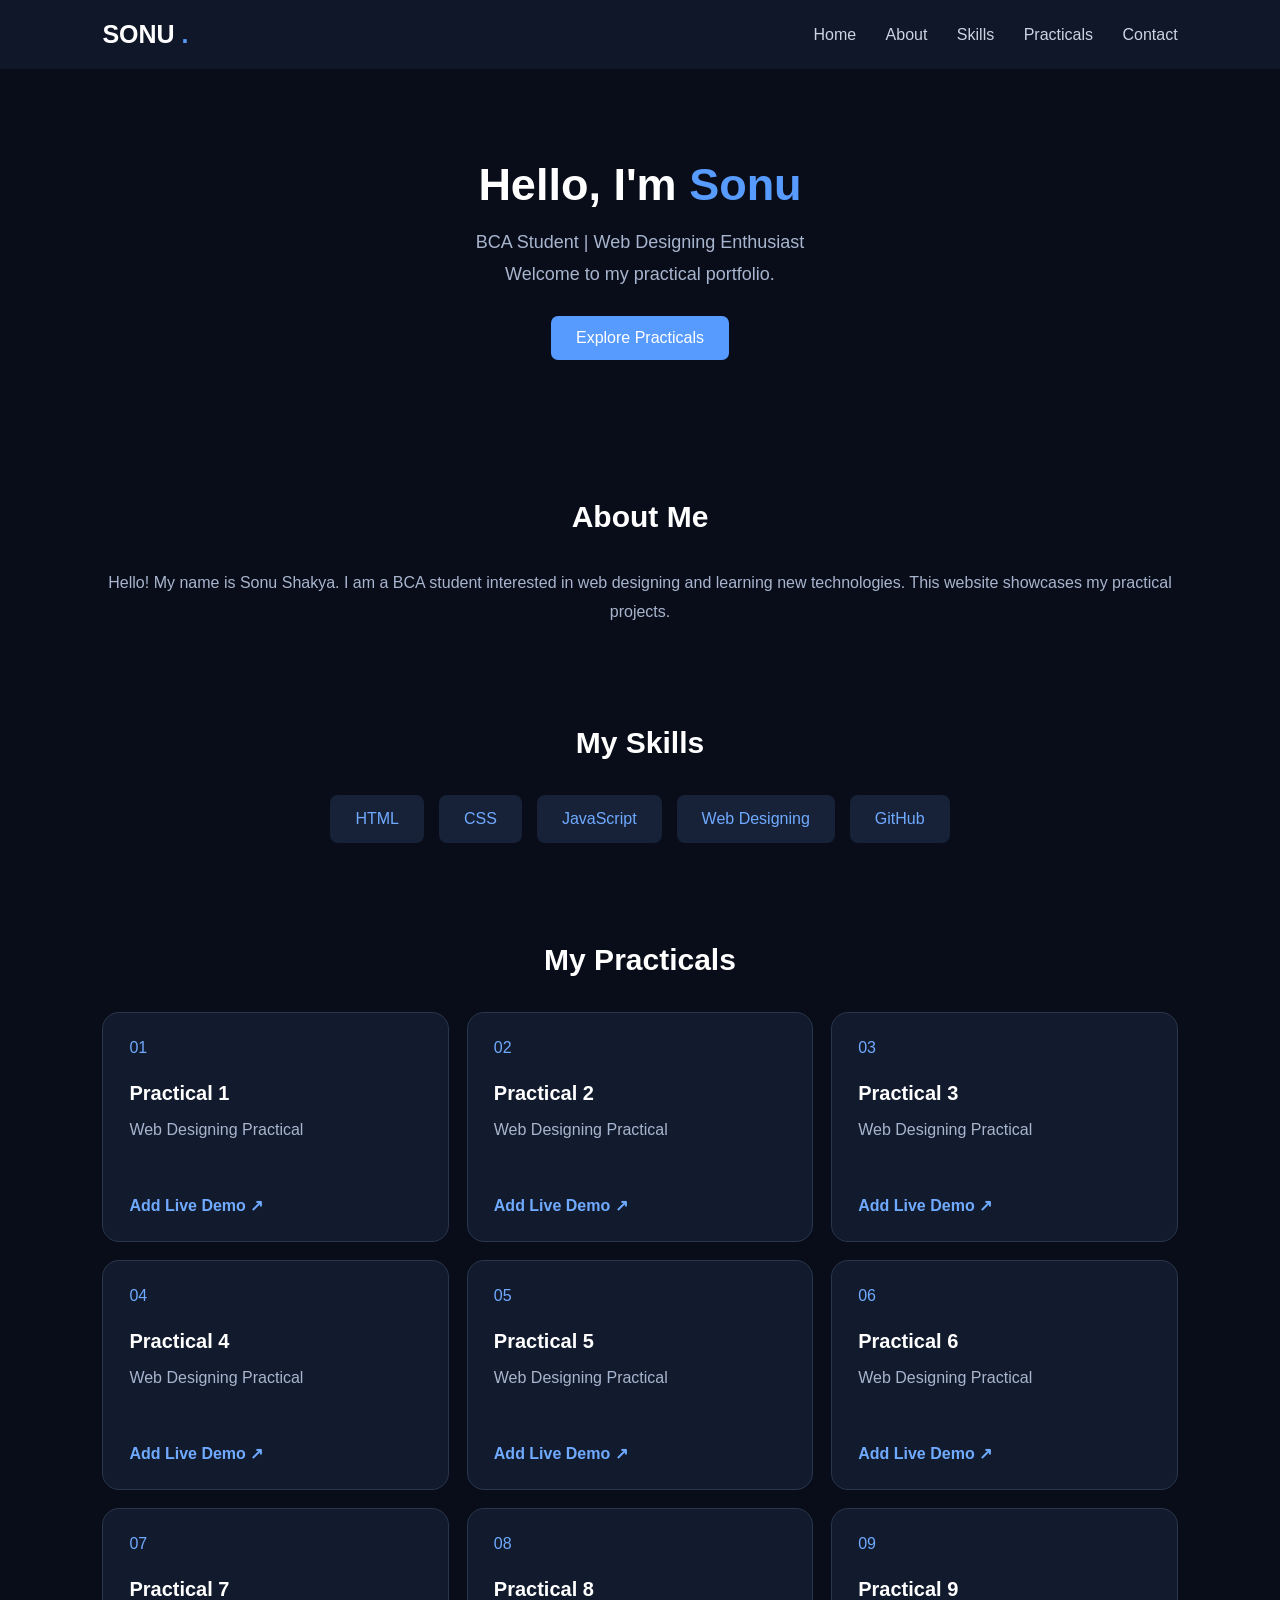
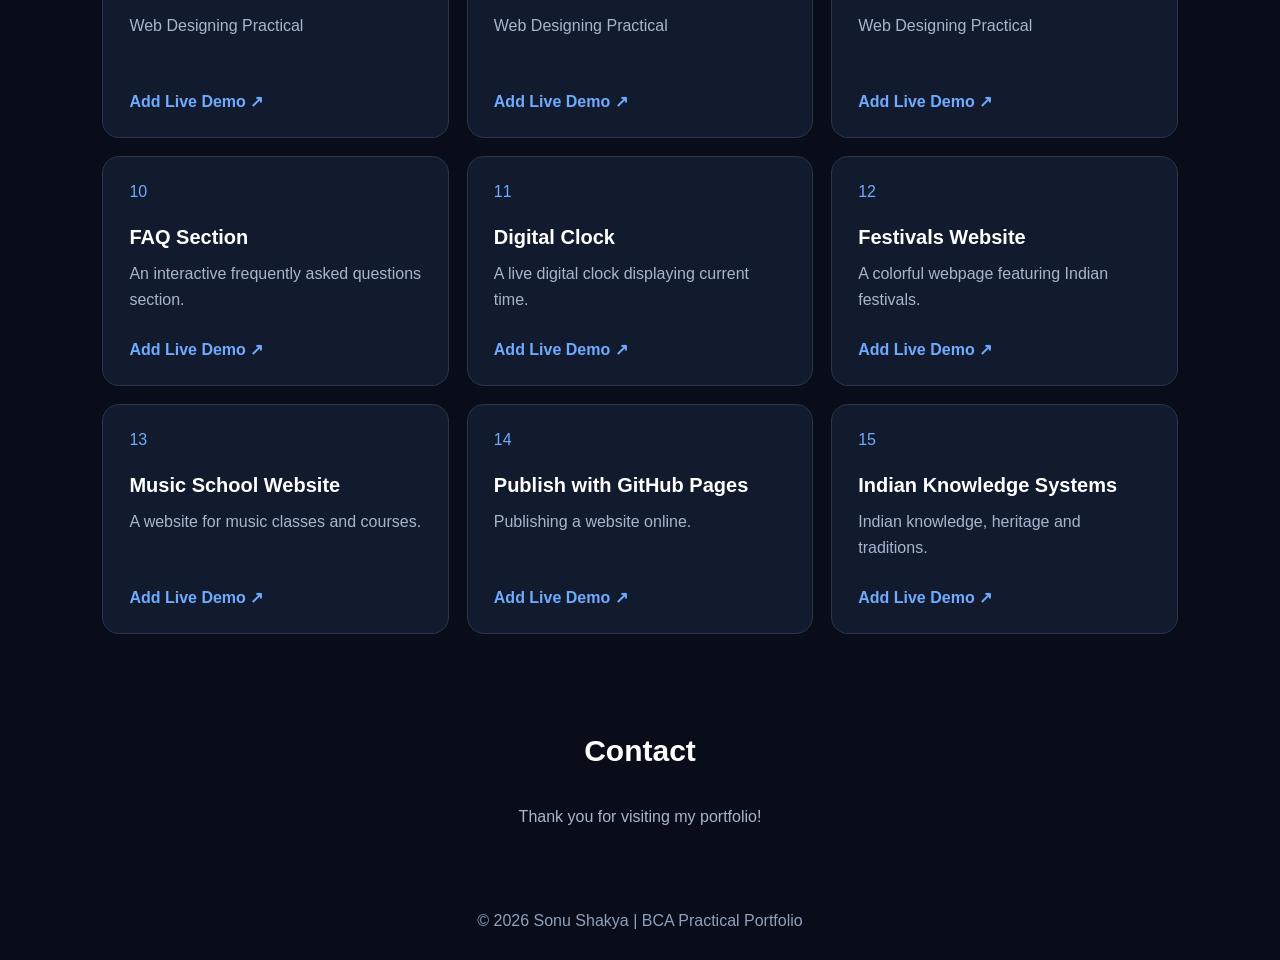
==== index.html @ e16e98c0 "Update index.html" ====
<!DOCTYPE html>
<html lang="en">
<head>
<meta charset="UTF-8">
<meta name="viewport" content="width=device-width, initial-scale=1.0">
<title>Sonu | BCA Portfolio</title>

<style>
* {
    margin: 0;
    padding: 0;
    box-sizing: border-box;
}

body {
    font-family: Arial, sans-serif;
    background: #090d19;
    color: white;
}

header {
    padding: 20px 8%;
    display: flex;
    justify-content: space-between;
    align-items: center;
    background: #101728;
    position: sticky;
    top: 0;
}

.logo {
    font-size: 25px;
    font-weight: bold;
    color: white;
}

.logo span {
    color: #579bff;
}

nav a {
    color: #cbd5e1;
    text-decoration: none;
    margin-left: 25px;
}

.hero {
    text-align: center;
    padding: 90px 20px;
}

.hero h1 {
    font-size: 45px;
    margin-bottom: 15px;
}

.hero h1 span {
    color: #579bff;
}

.hero p {
    color: #a8b5ce;
    font-size: 18px;
    line-height: 1.8;
}

.btn {
    display: inline-block;
    margin-top: 25px;
    padding: 13px 25px;
    background: #579bff;
    color: white;
    text-decoration: none;
    border-radius: 7px;
}

section {
    padding: 50px 8%;
}

h2 {
    text-align: center;
    margin-bottom: 35px;
    font-size: 30px;
}

.about {
    text-align: center;
    color: #a8b5ce;
    line-height: 1.8;
}

.skills {
    display: flex;
    justify-content: center;
    flex-wrap: wrap;
    gap: 15px;
}

.skill {
    background: #172238;
    padding: 15px 25px;
    border-radius: 8px;
    color: #70aaff;
}

.cards {
    display: grid;
    grid-template-columns: repeat(3, 1fr);
    gap: 18px;
}

.card {
    background: #121b2d;
    border: 1px solid #29364c;
    padding: 26px;
    border-radius: 17px;
    min-height: 230px;
    display: flex;
    flex-direction: column;
}

.number {
    color: #70aaff;
    margin-bottom: 25px;
}

.card h3 {
    margin-bottom: 12px;
    font-size: 20px;
}

.card p {
    color: #a8b5ce;
    line-height: 1.6;
    flex-grow: 1;
}

.card a {
    color: #70aaff;
    text-decoration: none;
    font-weight: bold;
    margin-top: 20px;
}

footer {
    text-align: center;
    padding: 30px;
    color: #8fa1bd;
}

@media(max-width: 800px) {
    .cards {
        grid-template-columns: repeat(2, 1fr);
    }
    header {
        flex-direction: column;
        gap: 15px;
    }
}

@media(max-width: 550px) {
    .cards {
        grid-template-columns: 1fr;
    }
    nav a {
        margin: 8px;
    }
}
</style>
</head>

<body>

<header>
    <div class="logo">SONU <span>.</span></div>
    <nav>
        <a href="#home">Home</a>
        <a href="#about">About</a>
        <a href="#skills">Skills</a>
        <a href="#practicals">Practicals</a>
        <a href="#contact">Contact</a>
    </nav>
</header>

<div class="hero" id="home">
    <h1>Hello, I'm <span>Sonu</span></h1>
    <p>BCA Student | Web Designing Enthusiast</p>
    <p>Welcome to my practical portfolio.</p>
    <a href="#practicals" class="btn">Explore Practicals</a>
</div>

<section id="about">
    <h2>About Me</h2>
    <p class="about">
        Hello! My name is Sonu Shakya.
        I am a BCA student interested in web designing
        and learning new technologies.
        This website showcases my practical projects.
    </p>
</section>

<section id="skills">
    <h2>My Skills</h2>
    <div class="skills">
        <div class="skill">HTML</div>
        <div class="skill">CSS</div>
        <div class="skill">JavaScript</div>
        <div class="skill">Web Designing</div>
        <div class="skill">GitHub</div>
    </div>
</section>

<section id="practicals">
<h2>My Practicals</h2>
<div class="cards">

<div class="card"><div class="number">01</div><h3>Practical 1</h3><p>Web Designing Practical</p><a href="practical-01/HandP..html">Add Live Demo ↗</a></div>
<div class="card"><div class="number">02</div><h3>Practical 2</h3><p>Web Designing Practical</p><a href="practical-02/img.html">Add Live Demo ↗</a></div>
<div class="card"><div class="number">03</div><h3>Practical 3</h3><p>Web Designing Practical</p><a href="practical-03/index.html">Add Live Demo ↗</a></div>
<div class="card"><div class="number">04</div><h3>Practical 4</h3><p>Web Designing Practical</p><a href="practical-04/index.html">Add Live Demo ↗</a></div>
<div class="card"><div class="number">05</div><h3>Practical 5</h3><p>Web Designing Practical</p><a href="practical-05/index.html">Add Live Demo ↗</a></div>
<div class="card"><div class="number">06</div><h3>Practical 6</h3><p>Web Designing Practical</p><a href="practical-06/index.html">Add Live Demo ↗</a></div>
<div class="card"><div class="number">07</div><h3>Practical 7</h3><p>Web Designing Practical</p><a href="practical-07/index.html">Add Live Demo ↗</a></div>
<div class="card"><div class="number">08</div><h3>Practical 8</h3><p>Web Designing Practical</p><a href="practical-08/index.html">Add Live Demo ↗</a></div>
<div class="card"><div class="number">09</div><h3>Practical 9</h3><p>Web Designing Practical</p><a href="practical-09/index.html">Add Live Demo ↗</a></div>
<div class="card"><div class="number">10</div><h3>FAQ Section</h3><p>An interactive frequently asked questions section.</p><a href="practical-10/index.html">Add Live Demo ↗</a></div>
<div class="card"><div class="number">11</div><h3>Digital Clock</h3><p>A live digital clock displaying current time.</p><a href="practical-11/index.html">Add Live Demo ↗</a></div>
<div class="card"><div class="number">12</div><h3>Festivals Website</h3><p>A colorful webpage featuring Indian festivals.</p><a href="practical-12/index.html">Add Live Demo ↗</a></div>
<div class="card"><div class="number">13</div><h3>Music School Website</h3><p>A website for music classes and courses.</p><a href="practical-13/index.html">Add Live Demo ↗</a></div>
<div class="card"><div class="number">14</div><h3>Publish with GitHub Pages</h3><p>Publishing a website online.</p><a href="practical-14/index.html">Add Live Demo ↗</a></div>
<div class="card"><div class="number">15</div><h3>Indian Knowledge Systems</h3><p>Indian knowledge, heritage and traditions.</p><a href="practical-15/index.html">Add Live Demo ↗</a></div>

</div>
</section>

<section id="contact">
<h2>Contact</h2>
<p class="about">Thank you for visiting my portfolio!</p>
</section>

<footer>
© 2026 Sonu Shakya | BCA Practical Portfolio
</footer>

</body>
</html>
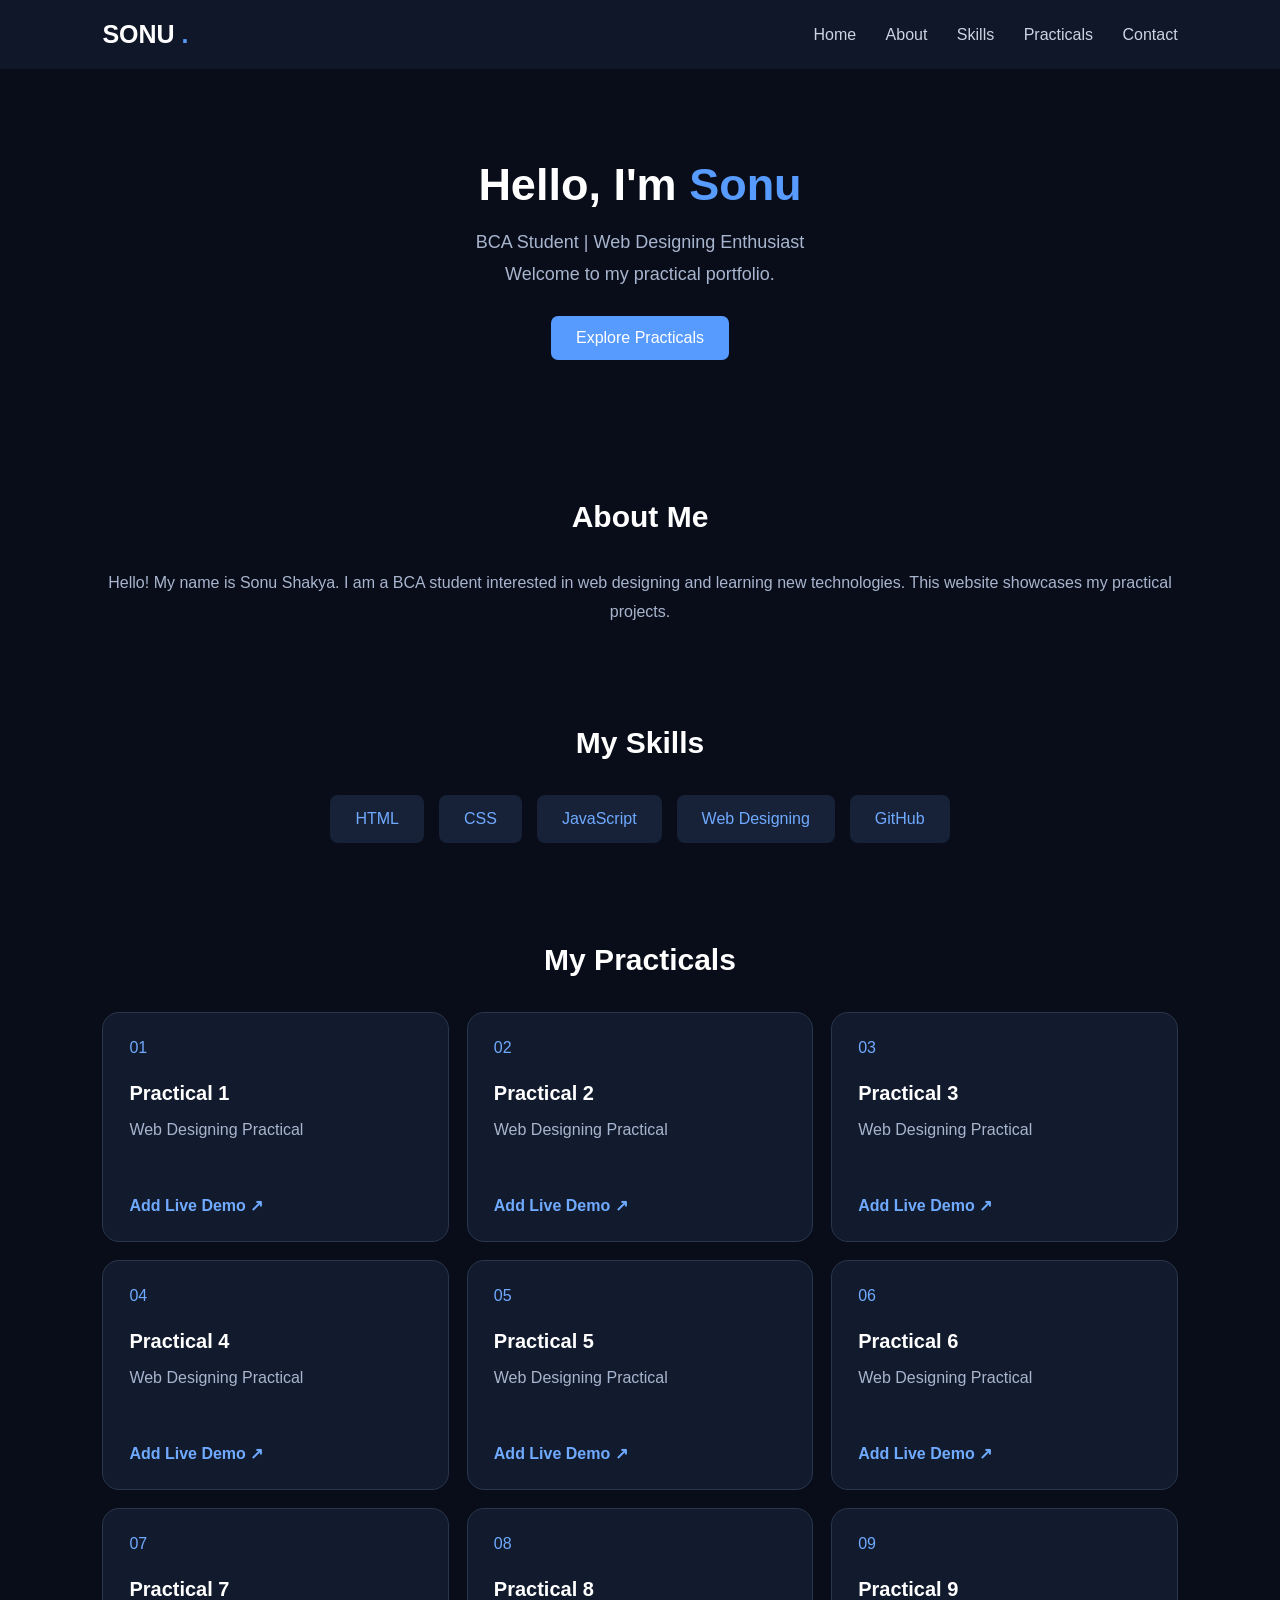
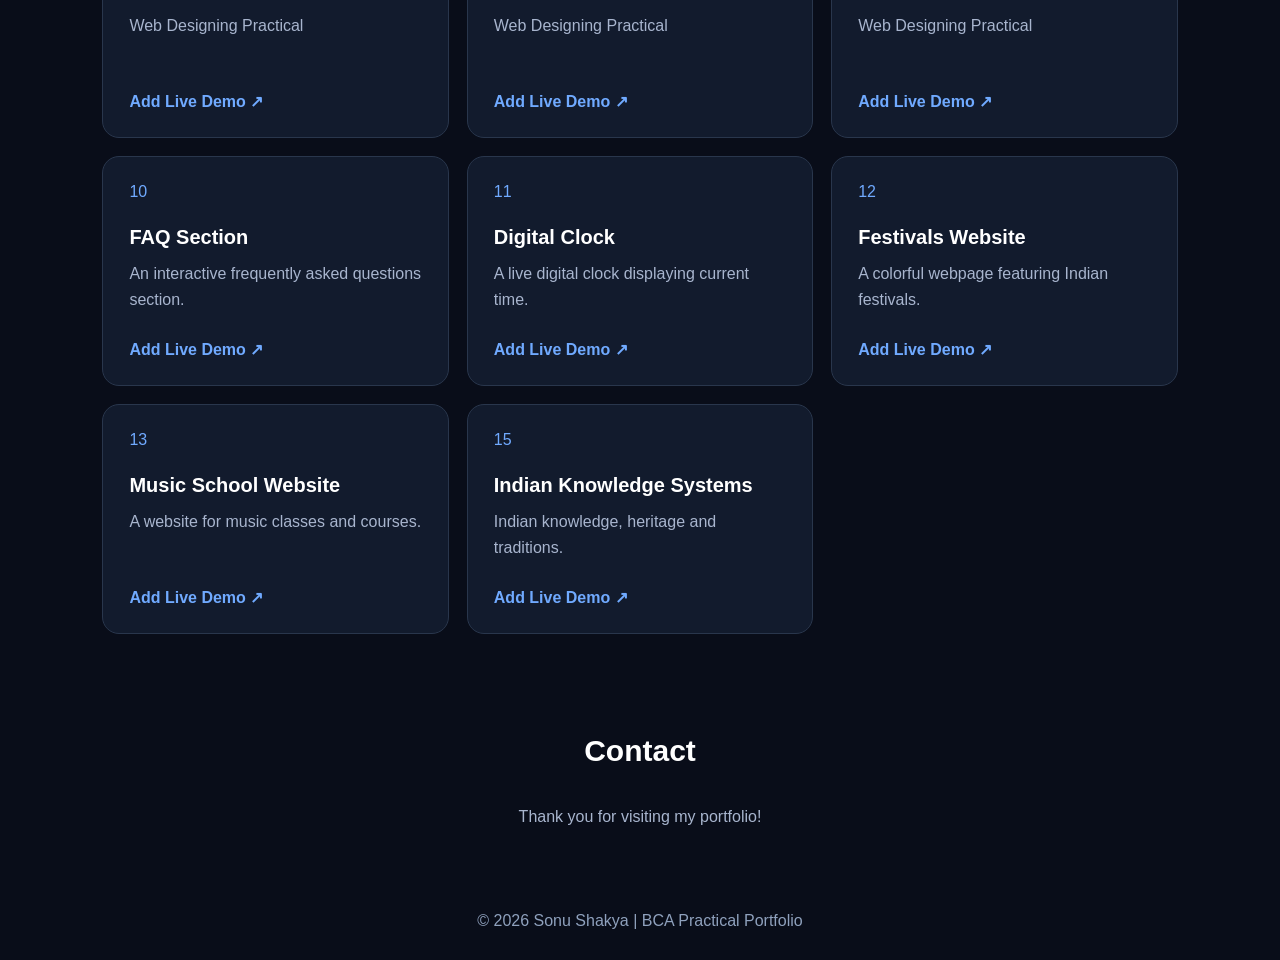
==== commit 010c4548: "Update index.html" ====
--- a/index.html
+++ b/index.html
@@ -218,19 +218,18 @@
 
 <div class="card"><div class="number">01</div><h3>Practical 1</h3><p>Web Designing Practical</p><a href="practical-01/HandP..html">Add Live Demo ↗</a></div>
 <div class="card"><div class="number">02</div><h3>Practical 2</h3><p>Web Designing Practical</p><a href="practical-02/img.html">Add Live Demo ↗</a></div>
-<div class="card"><div class="number">03</div><h3>Practical 3</h3><p>Web Designing Practical</p><a href="practical-03/index.html">Add Live Demo ↗</a></div>
-<div class="card"><div class="number">04</div><h3>Practical 4</h3><p>Web Designing Practical</p><a href="practical-04/index.html">Add Live Demo ↗</a></div>
-<div class="card"><div class="number">05</div><h3>Practical 5</h3><p>Web Designing Practical</p><a href="practical-05/index.html">Add Live Demo ↗</a></div>
-<div class="card"><div class="number">06</div><h3>Practical 6</h3><p>Web Designing Practical</p><a href="practical-06/index.html">Add Live Demo ↗</a></div>
-<div class="card"><div class="number">07</div><h3>Practical 7</h3><p>Web Designing Practical</p><a href="practical-07/index.html">Add Live Demo ↗</a></div>
-<div class="card"><div class="number">08</div><h3>Practical 8</h3><p>Web Designing Practical</p><a href="practical-08/index.html">Add Live Demo ↗</a></div>
-<div class="card"><div class="number">09</div><h3>Practical 9</h3><p>Web Designing Practical</p><a href="practical-09/index.html">Add Live Demo ↗</a></div>
-<div class="card"><div class="number">10</div><h3>FAQ Section</h3><p>An interactive frequently asked questions section.</p><a href="practical-10/index.html">Add Live Demo ↗</a></div>
-<div class="card"><div class="number">11</div><h3>Digital Clock</h3><p>A live digital clock displaying current time.</p><a href="practical-11/index.html">Add Live Demo ↗</a></div>
-<div class="card"><div class="number">12</div><h3>Festivals Website</h3><p>A colorful webpage featuring Indian festivals.</p><a href="practical-12/index.html">Add Live Demo ↗</a></div>
-<div class="card"><div class="number">13</div><h3>Music School Website</h3><p>A website for music classes and courses.</p><a href="practical-13/index.html">Add Live Demo ↗</a></div>
-<div class="card"><div class="number">14</div><h3>Publish with GitHub Pages</h3><p>Publishing a website online.</p><a href="practical-14/index.html">Add Live Demo ↗</a></div>
-<div class="card"><div class="number">15</div><h3>Indian Knowledge Systems</h3><p>Indian knowledge, heritage and traditions.</p><a href="practical-15/index.html">Add Live Demo ↗</a></div>
+<div class="card"><div class="number">03</div><h3>Practical 3</h3><p>Web Designing Practical</p><a href="practical-03/nav.html">Add Live Demo ↗</a></div>
+<div class="card"><div class="number">04</div><h3>Practical 4</h3><p>Web Designing Practical</p><a href="practical-04/form.html">Add Live Demo ↗</a></div>
+<div class="card"><div class="number">05</div><h3>Practical 5</h3><p>Web Designing Practical</p><a href="practical-05/wbpg.html">Add Live Demo ↗</a></div>
+<div class="card"><div class="number">06</div><h3>Practical 6</h3><p>Web Designing Practical</p><a href="practical-06/flexbox.html">Add Live Demo ↗</a></div>
+<div class="card"><div class="number">07</div><h3>Practical 7</h3><p>Web Designing Practical</p><a href="practical-07/gallery.html">Add Live Demo ↗</a></div>
+<div class="card"><div class="number">08</div><h3>Practical 8</h3><p>Web Designing Practical</p><a href="practical-08/handicrafts.html">Add Live Demo ↗</a></div>
+<div class="card"><div class="number">09</div><h3>Practical 9</h3><p>Web Designing Practical</p><a href="practical-09/jv-form.html">Add Live Demo ↗</a></div>
+<div class="card"><div class="number">10</div><h3>FAQ Section</h3><p>An interactive frequently asked questions section.</p><a href="practical-10/faq.html">Add Live Demo ↗</a></div>
+<div class="card"><div class="number">11</div><h3>Digital Clock</h3><p>A live digital clock displaying current time.</p><a href="practical-11/clock.html">Add Live Demo ↗</a></div>
+<div class="card"><div class="number">12</div><h3>Festivals Website</h3><p>A colorful webpage featuring Indian festivals.</p><a href="practical-12/ind-fest.html">Add Live Demo ↗</a></div>
+<div class="card"><div class="number">13</div><h3>Music School Website</h3><p>A website for music classes and courses.</p><a href="practical-13/music.html">Add Live Demo ↗</a></div>
+<div class="card"><div class="number">15</div><h3>Indian Knowledge Systems</h3><p>Indian knowledge, heritage and traditions.</p><a href="practical-14/iks.html">Add Live Demo ↗</a></div>
 
 </div>
 </section>
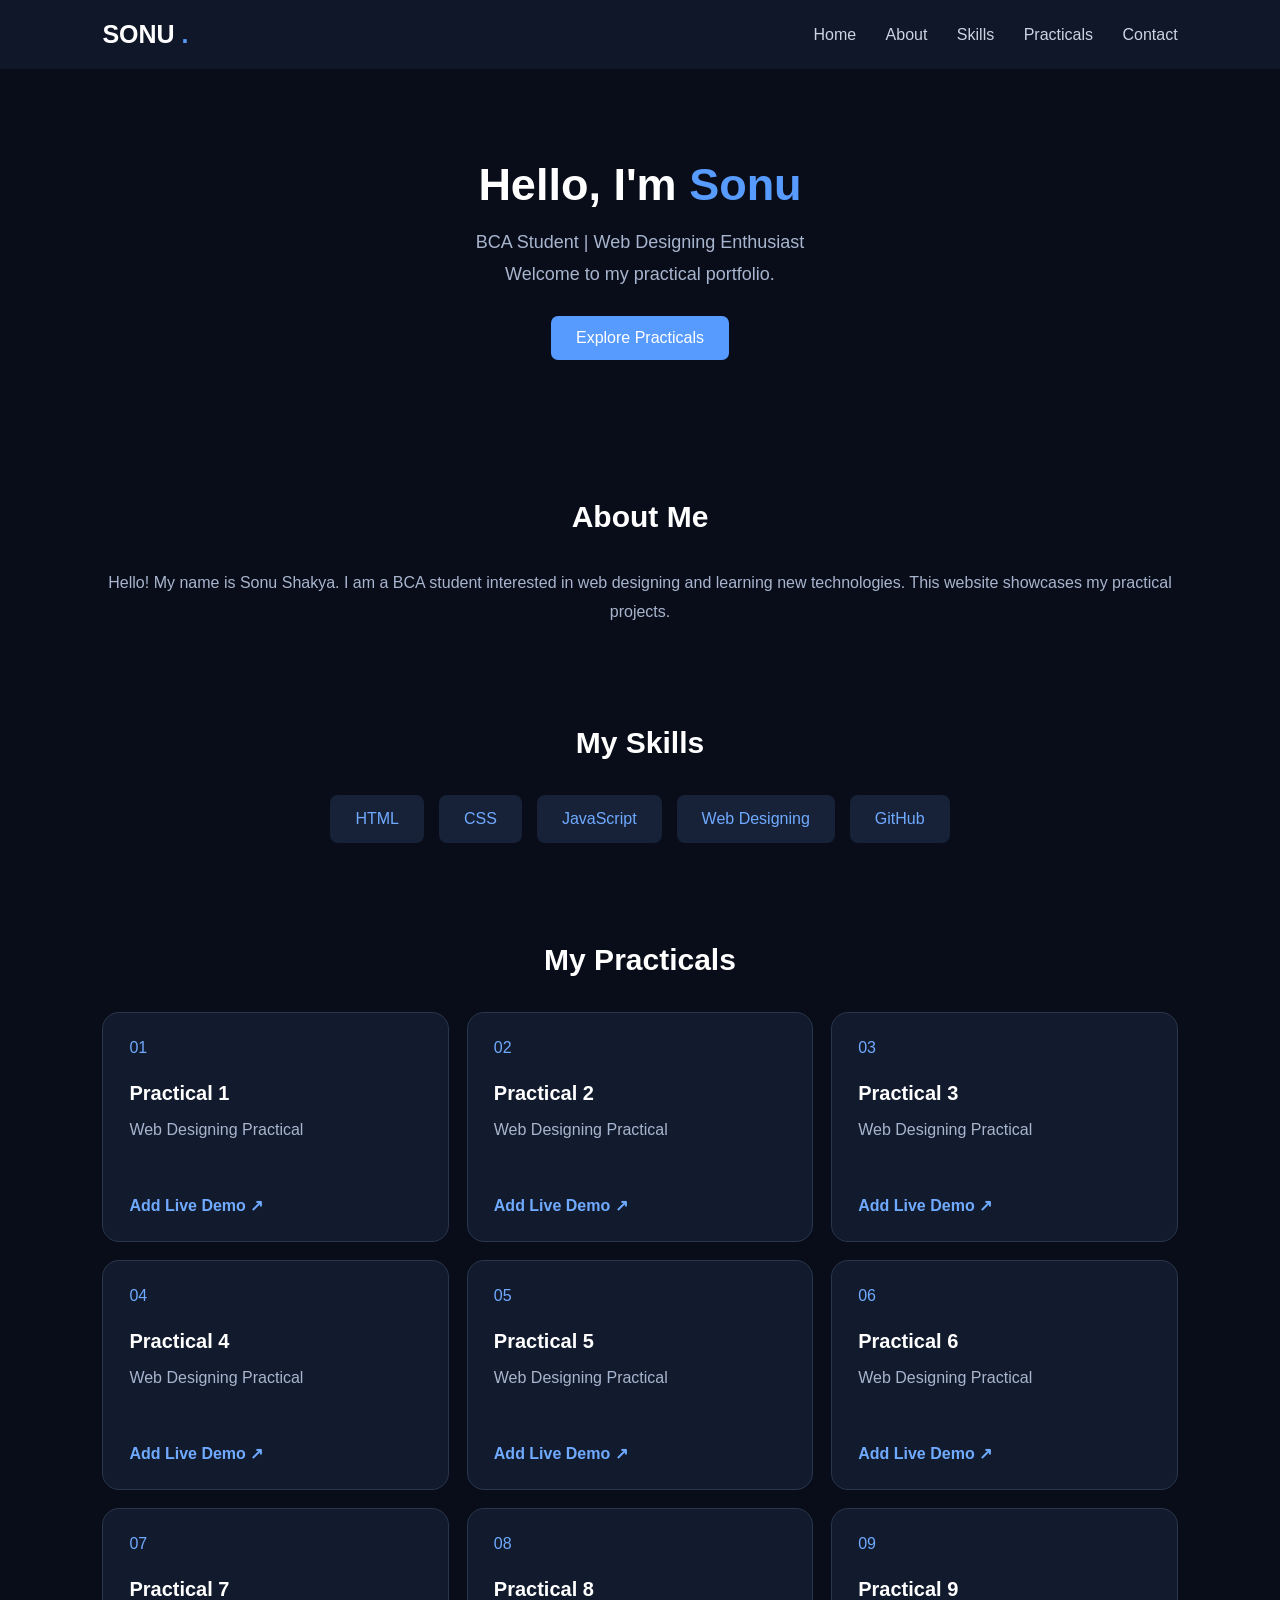
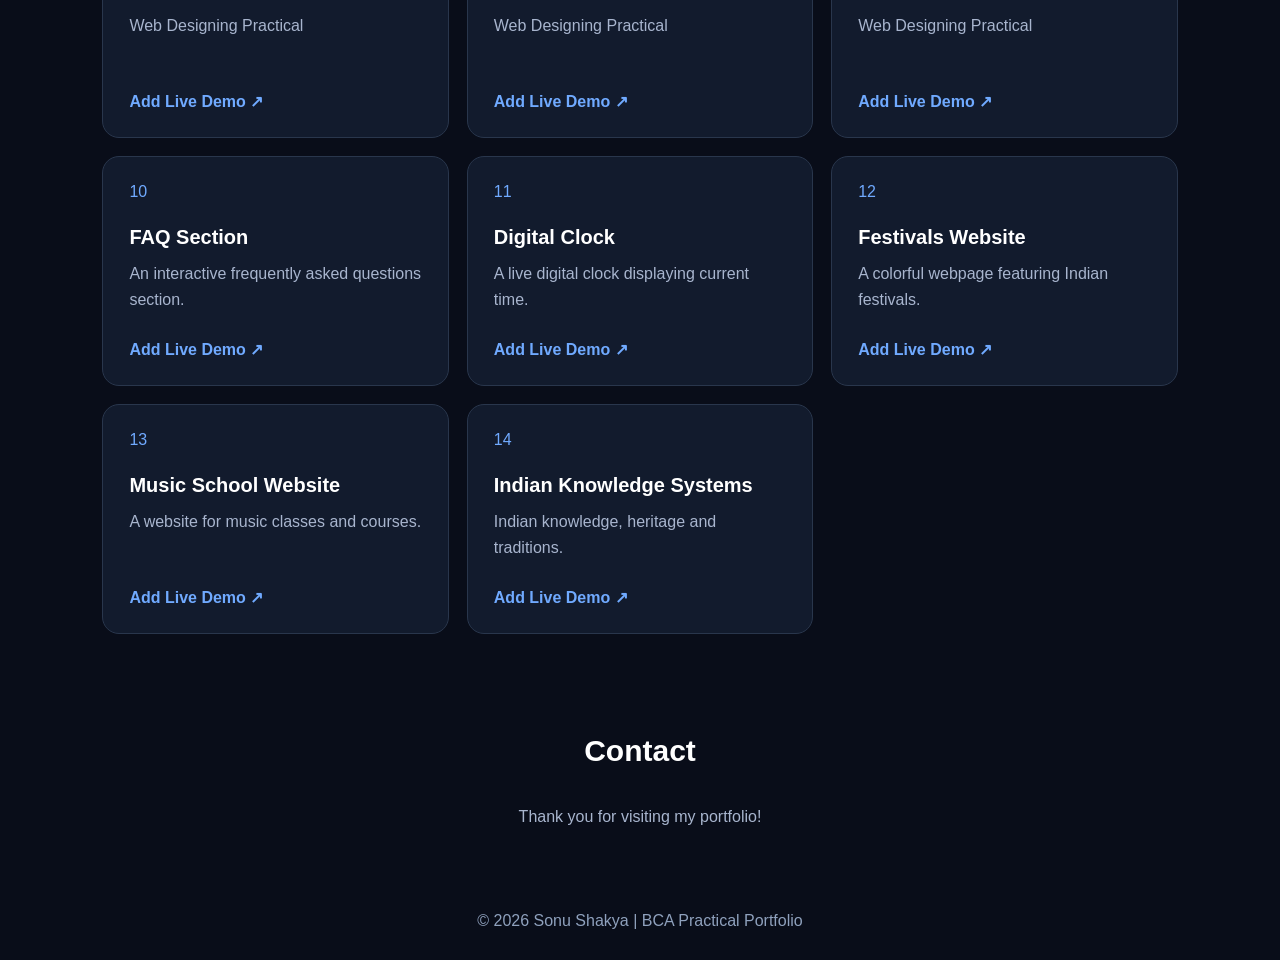
==== commit 1c37820b: "Update index.html" ====
--- a/index.html
+++ b/index.html
@@ -229,7 +229,7 @@
 <div class="card"><div class="number">11</div><h3>Digital Clock</h3><p>A live digital clock displaying current time.</p><a href="practical-11/clock.html">Add Live Demo ↗</a></div>
 <div class="card"><div class="number">12</div><h3>Festivals Website</h3><p>A colorful webpage featuring Indian festivals.</p><a href="practical-12/ind-fest.html">Add Live Demo ↗</a></div>
 <div class="card"><div class="number">13</div><h3>Music School Website</h3><p>A website for music classes and courses.</p><a href="practical-13/music.html">Add Live Demo ↗</a></div>
-<div class="card"><div class="number">15</div><h3>Indian Knowledge Systems</h3><p>Indian knowledge, heritage and traditions.</p><a href="practical-14/iks.html">Add Live Demo ↗</a></div>
+<div class="card"><div class="number">14</div><h3>Indian Knowledge Systems</h3><p>Indian knowledge, heritage and traditions.</p><a href="practical-14/iks.html">Add Live Demo ↗</a></div>
 
 </div>
 </section>
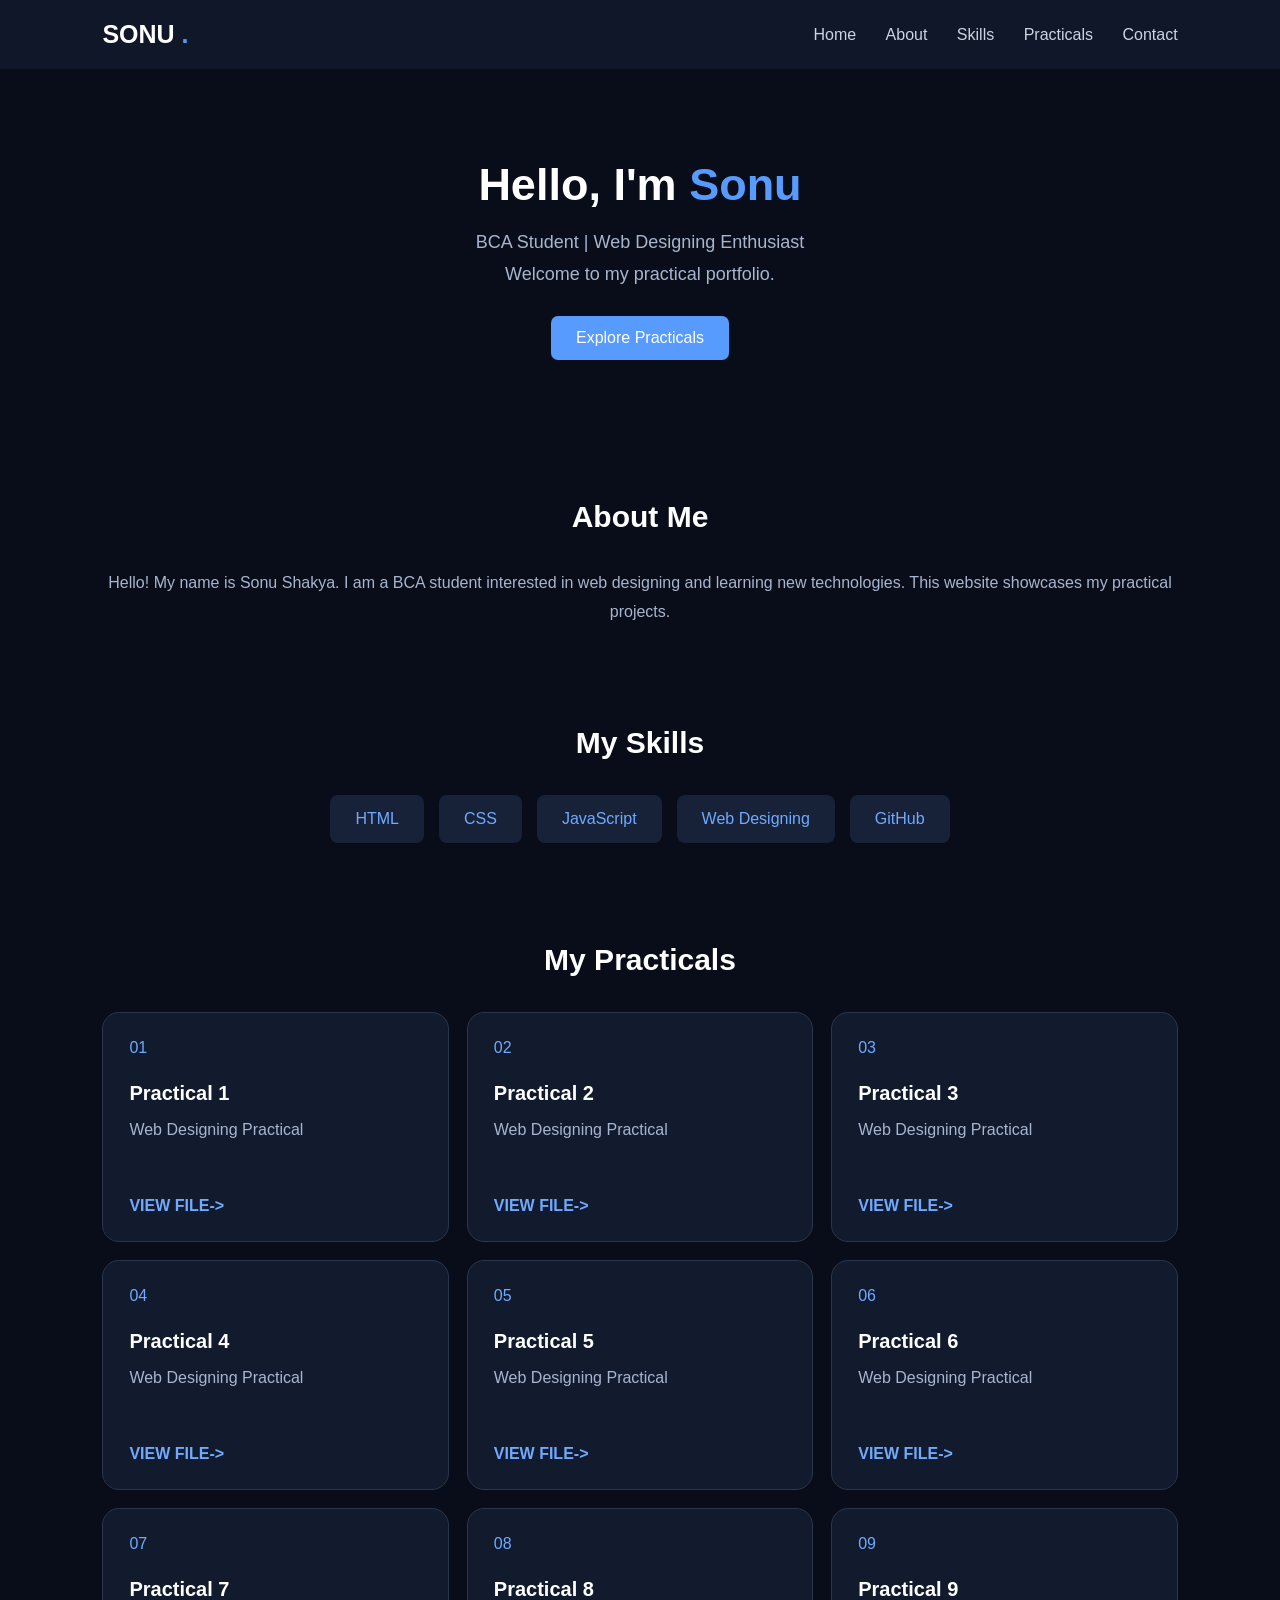
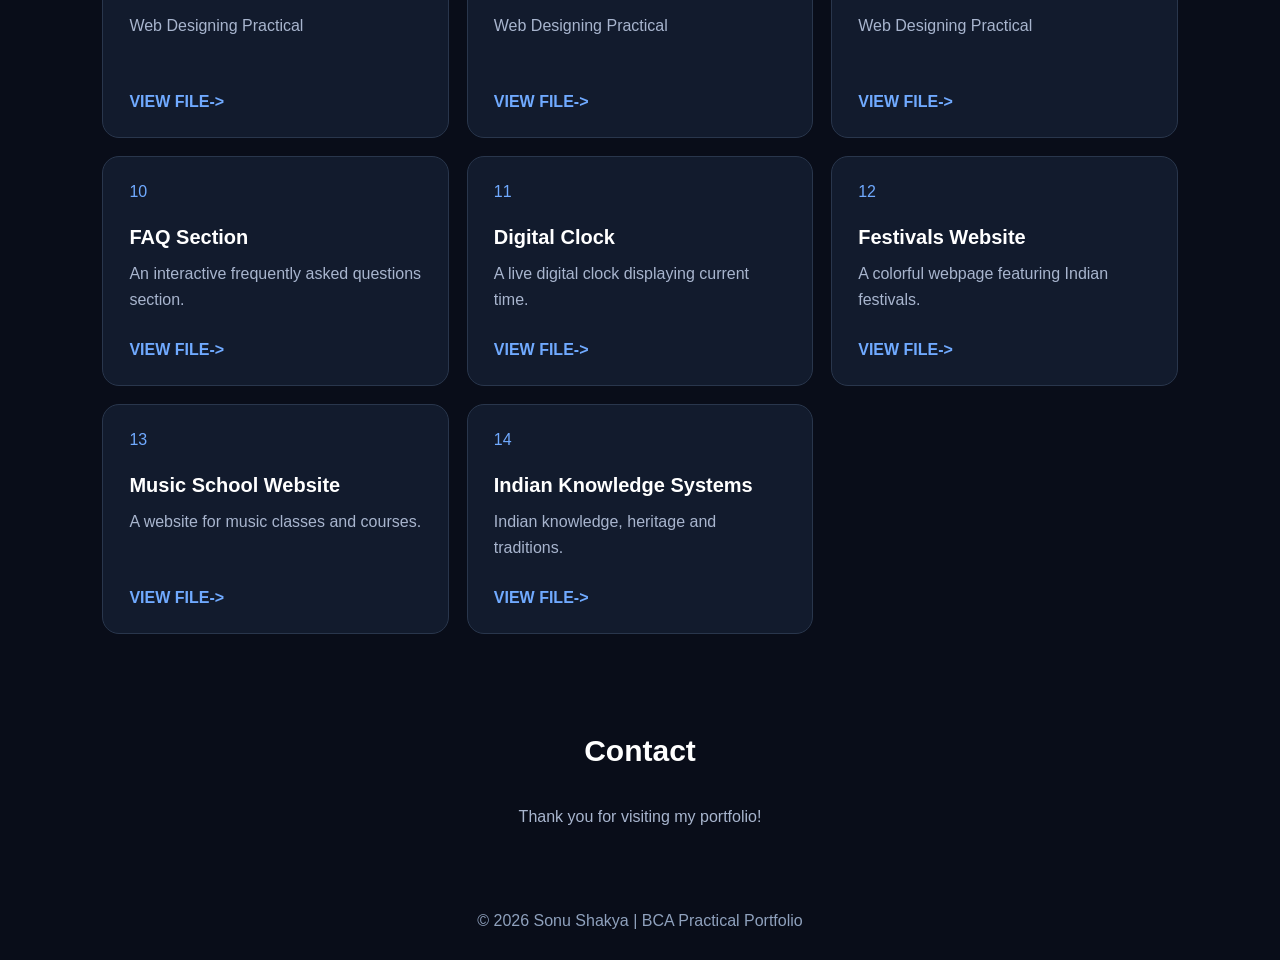
==== commit 972cc292: "Update index.html" ====
--- a/index.html
+++ b/index.html
@@ -216,20 +216,20 @@
 <h2>My Practicals</h2>
 <div class="cards">
 
-<div class="card"><div class="number">01</div><h3>Practical 1</h3><p>Web Designing Practical</p><a href="practical-01/HandP..html">Add Live Demo ↗</a></div>
-<div class="card"><div class="number">02</div><h3>Practical 2</h3><p>Web Designing Practical</p><a href="practical-02/img.html">Add Live Demo ↗</a></div>
-<div class="card"><div class="number">03</div><h3>Practical 3</h3><p>Web Designing Practical</p><a href="practical-03/nav.html">Add Live Demo ↗</a></div>
-<div class="card"><div class="number">04</div><h3>Practical 4</h3><p>Web Designing Practical</p><a href="practical-04/form.html">Add Live Demo ↗</a></div>
-<div class="card"><div class="number">05</div><h3>Practical 5</h3><p>Web Designing Practical</p><a href="practical-05/wbpg.html">Add Live Demo ↗</a></div>
-<div class="card"><div class="number">06</div><h3>Practical 6</h3><p>Web Designing Practical</p><a href="practical-06/flexbox.html">Add Live Demo ↗</a></div>
-<div class="card"><div class="number">07</div><h3>Practical 7</h3><p>Web Designing Practical</p><a href="practical-07/gallery.html">Add Live Demo ↗</a></div>
-<div class="card"><div class="number">08</div><h3>Practical 8</h3><p>Web Designing Practical</p><a href="practical-08/handicrafts.html">Add Live Demo ↗</a></div>
-<div class="card"><div class="number">09</div><h3>Practical 9</h3><p>Web Designing Practical</p><a href="practical-09/jv-form.html">Add Live Demo ↗</a></div>
-<div class="card"><div class="number">10</div><h3>FAQ Section</h3><p>An interactive frequently asked questions section.</p><a href="practical-10/faq.html">Add Live Demo ↗</a></div>
-<div class="card"><div class="number">11</div><h3>Digital Clock</h3><p>A live digital clock displaying current time.</p><a href="practical-11/clock.html">Add Live Demo ↗</a></div>
-<div class="card"><div class="number">12</div><h3>Festivals Website</h3><p>A colorful webpage featuring Indian festivals.</p><a href="practical-12/ind-fest.html">Add Live Demo ↗</a></div>
-<div class="card"><div class="number">13</div><h3>Music School Website</h3><p>A website for music classes and courses.</p><a href="practical-13/music.html">Add Live Demo ↗</a></div>
-<div class="card"><div class="number">14</div><h3>Indian Knowledge Systems</h3><p>Indian knowledge, heritage and traditions.</p><a href="practical-14/iks.html">Add Live Demo ↗</a></div>
+<div class="card"><div class="number">01</div><h3>Practical 1</h3><p>Web Designing Practical</p><a href="practical-01/HandP.html">VIEW FILE-></a></div>
+<div class="card"><div class="number">02</div><h3>Practical 2</h3><p>Web Designing Practical</p><a href="practical-02/img.html">VIEW FILE-></a></div>
+<div class="card"><div class="number">03</div><h3>Practical 3</h3><p>Web Designing Practical</p><a href="practical-03/nav.html">VIEW FILE-></a></div>
+<div class="card"><div class="number">04</div><h3>Practical 4</h3><p>Web Designing Practical</p><a href="practical-04/form.html">VIEW FILE-></a></div>
+<div class="card"><div class="number">05</div><h3>Practical 5</h3><p>Web Designing Practical</p><a href="practical-05/wbpg.html">VIEW FILE-></a></div>
+<div class="card"><div class="number">06</div><h3>Practical 6</h3><p>Web Designing Practical</p><a href="practical-06/flexbox.html">VIEW FILE-></a></div>
+<div class="card"><div class="number">07</div><h3>Practical 7</h3><p>Web Designing Practical</p><a href="practical-07/gallery.html">VIEW FILE-></a></div>
+<div class="card"><div class="number">08</div><h3>Practical 8</h3><p>Web Designing Practical</p><a href="practical-08/handicrafts.html">VIEW FILE-></a></div>
+<div class="card"><div class="number">09</div><h3>Practical 9</h3><p>Web Designing Practical</p><a href="practical-09/jv-form.html">VIEW FILE-></a></div>
+<div class="card"><div class="number">10</div><h3>FAQ Section</h3><p>An interactive frequently asked questions section.</p><a href="practical-10/faq.html">VIEW FILE-></a></div>
+<div class="card"><div class="number">11</div><h3>Digital Clock</h3><p>A live digital clock displaying current time.</p><a href="practical-11/clock.html">VIEW FILE-></a></div>
+<div class="card"><div class="number">12</div><h3>Festivals Website</h3><p>A colorful webpage featuring Indian festivals.</p><a href="practical-12/ind-fest.html">VIEW FILE-></a></div>
+<div class="card"><div class="number">13</div><h3>Music School Website</h3><p>A website for music classes and courses.</p><a href="practical-13/music.html">VIEW FILE-></a></div>
+<div class="card"><div class="number">14</div><h3>Indian Knowledge Systems</h3><p>Indian knowledge, heritage and traditions.</p><a href="practical-14/iks.html">VIEW FILE-></a></div>
 
 </div>
 </section>
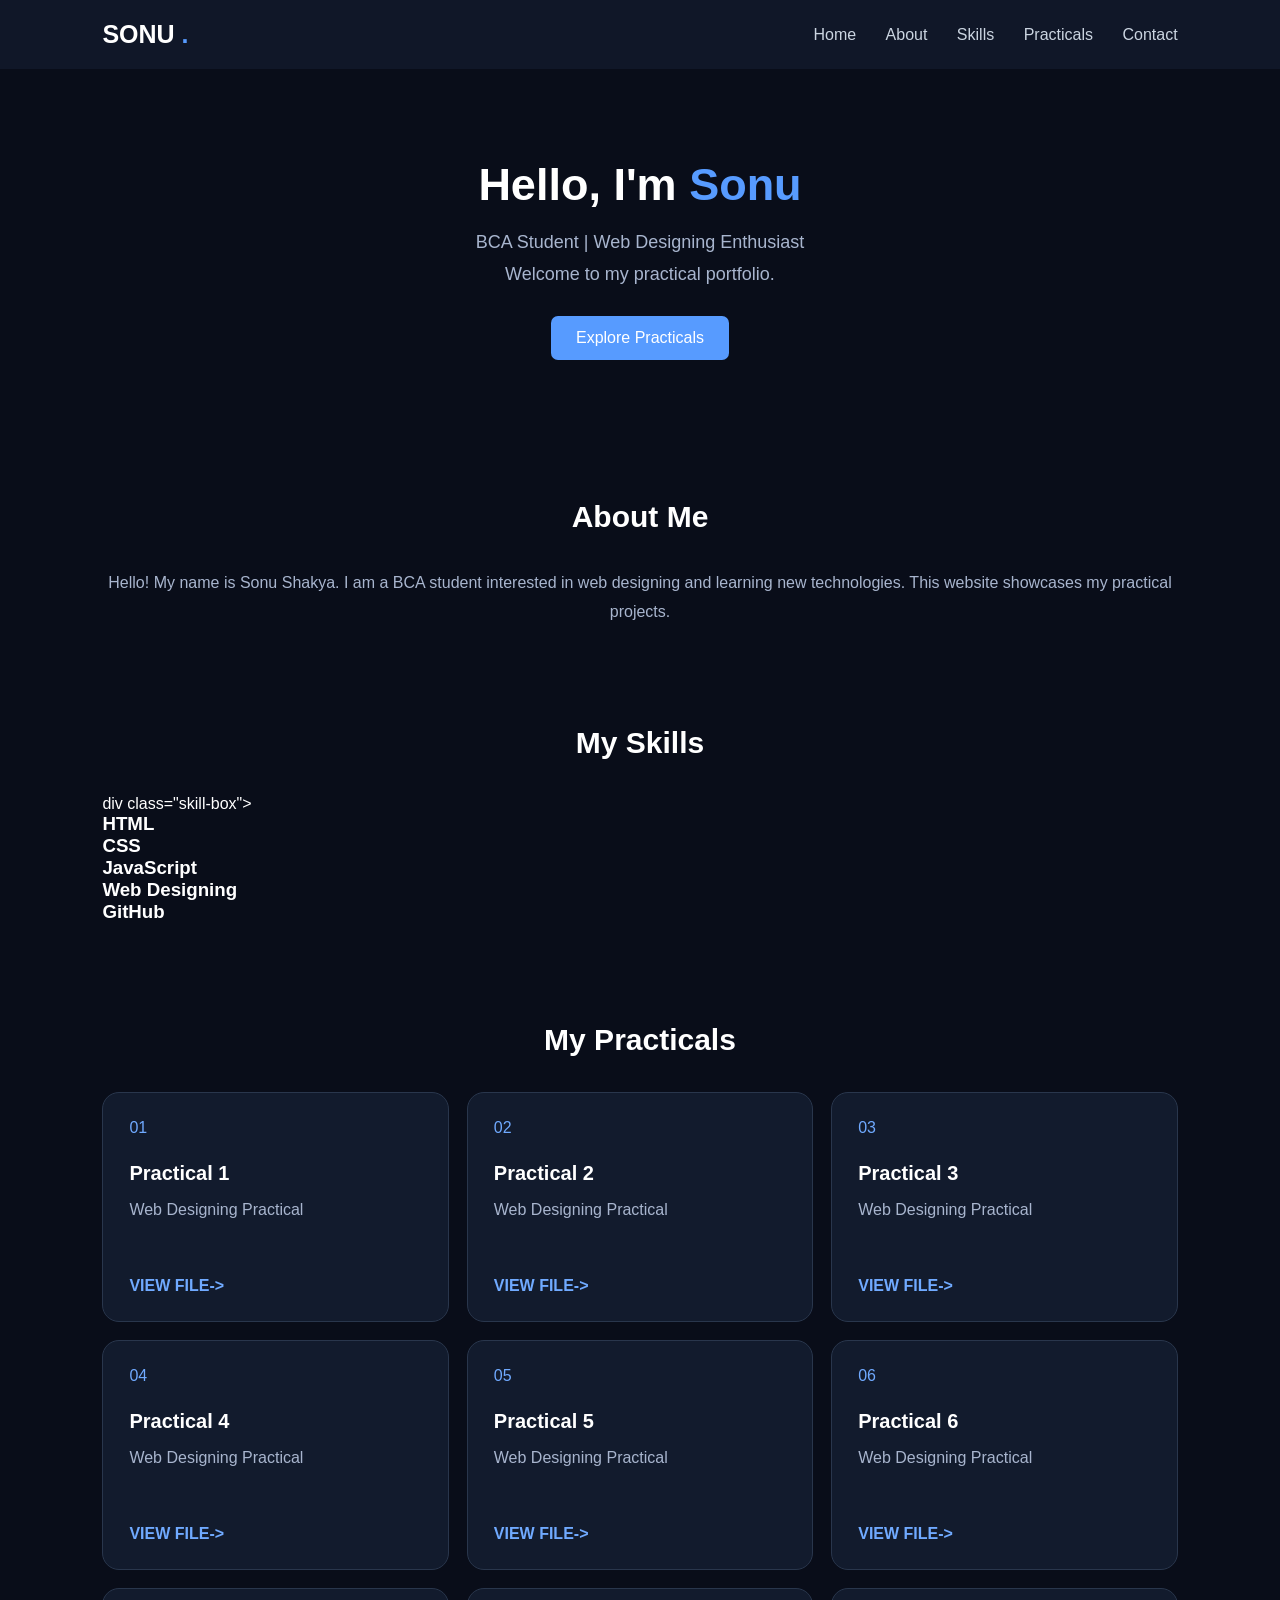
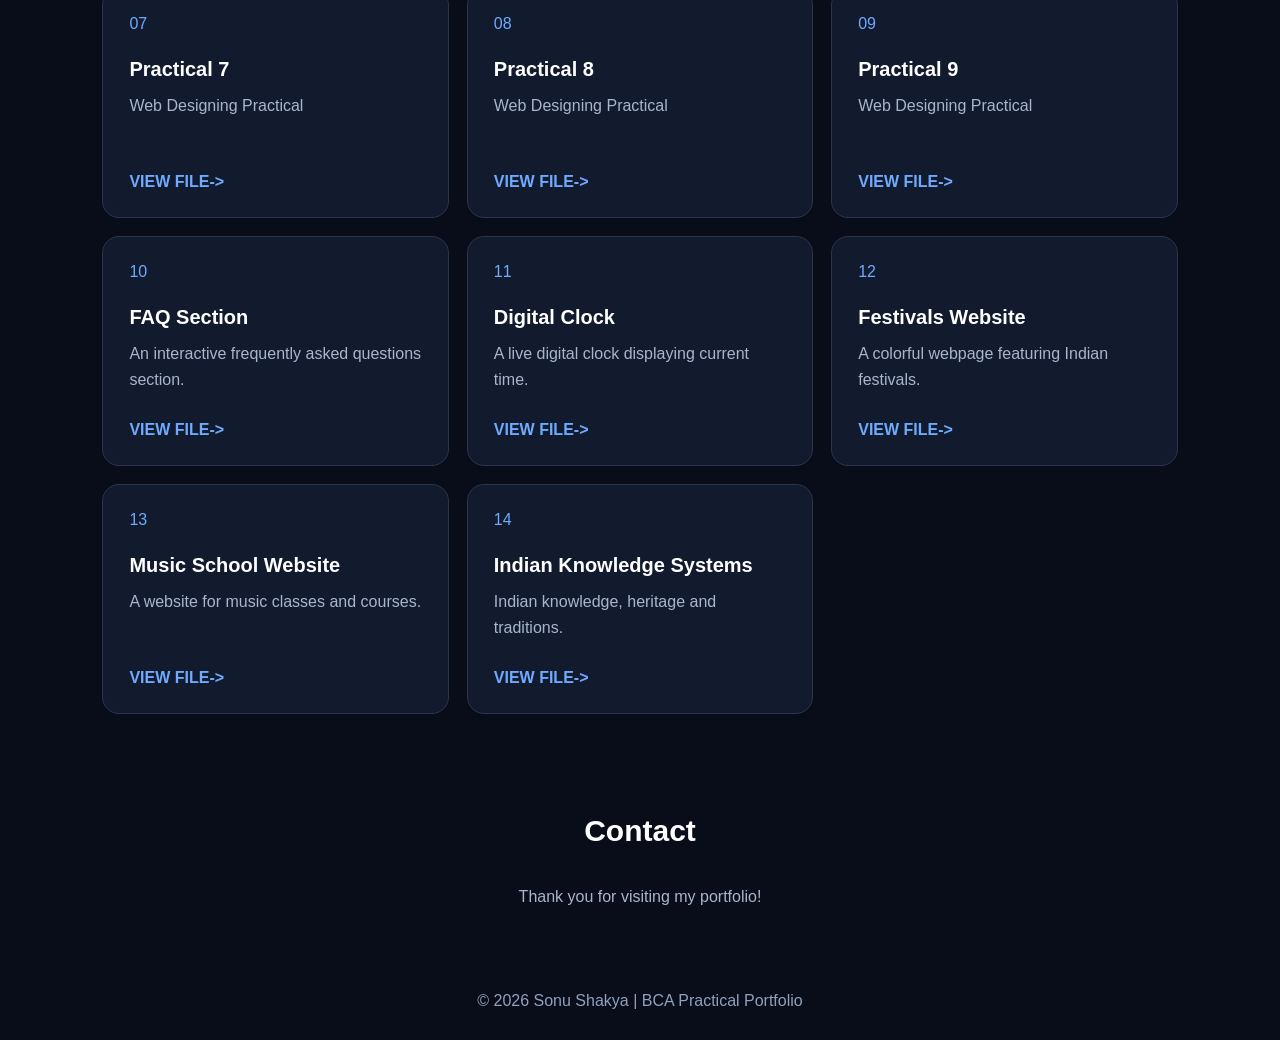
==== commit 969a24a3: "Update index.html" ====
--- a/index.html
+++ b/index.html
@@ -203,12 +203,40 @@
 
 <section id="skills">
     <h2>My Skills</h2>
-    <div class="skills">
-        <div class="skill">HTML</div>
-        <div class="skill">CSS</div>
-        <div class="skill">JavaScript</div>
-        <div class="skill">Web Designing</div>
-        <div class="skill">GitHub</div>
+    div class="skill-box">
+    <h3>HTML</h3>
+    <div class="progress">
+      <div class="progress-bar" style="width:80%"></div>
+    </div>
+  </div>
+
+  <div class="skill-box">
+    <h3>CSS</h3>
+    <div class="progress">
+      <div class="progress-bar" style="width:70%"></div>
+    </div>
+  </div>
+
+  <div class="skill-box">
+    <h3>JavaScript</h3>
+    <div class="progress">
+      <div class="progress-bar" style="width:50%"></div>
+    </div>
+  </div>
+
+  <div class="skill-box">
+    <h3>Web Designing</h3>
+    <div class="progress">
+      <div class="progress-bar" style="width:90%"></div>
+    </div>
+  </div>
+
+  <div class="skill-box">
+    <h3>GitHub</h3>
+    <div class="progress">
+      <div class="progress-bar" style="width:60%"></div>
+    </div>
+  </div>
     </div>
 </section>
 
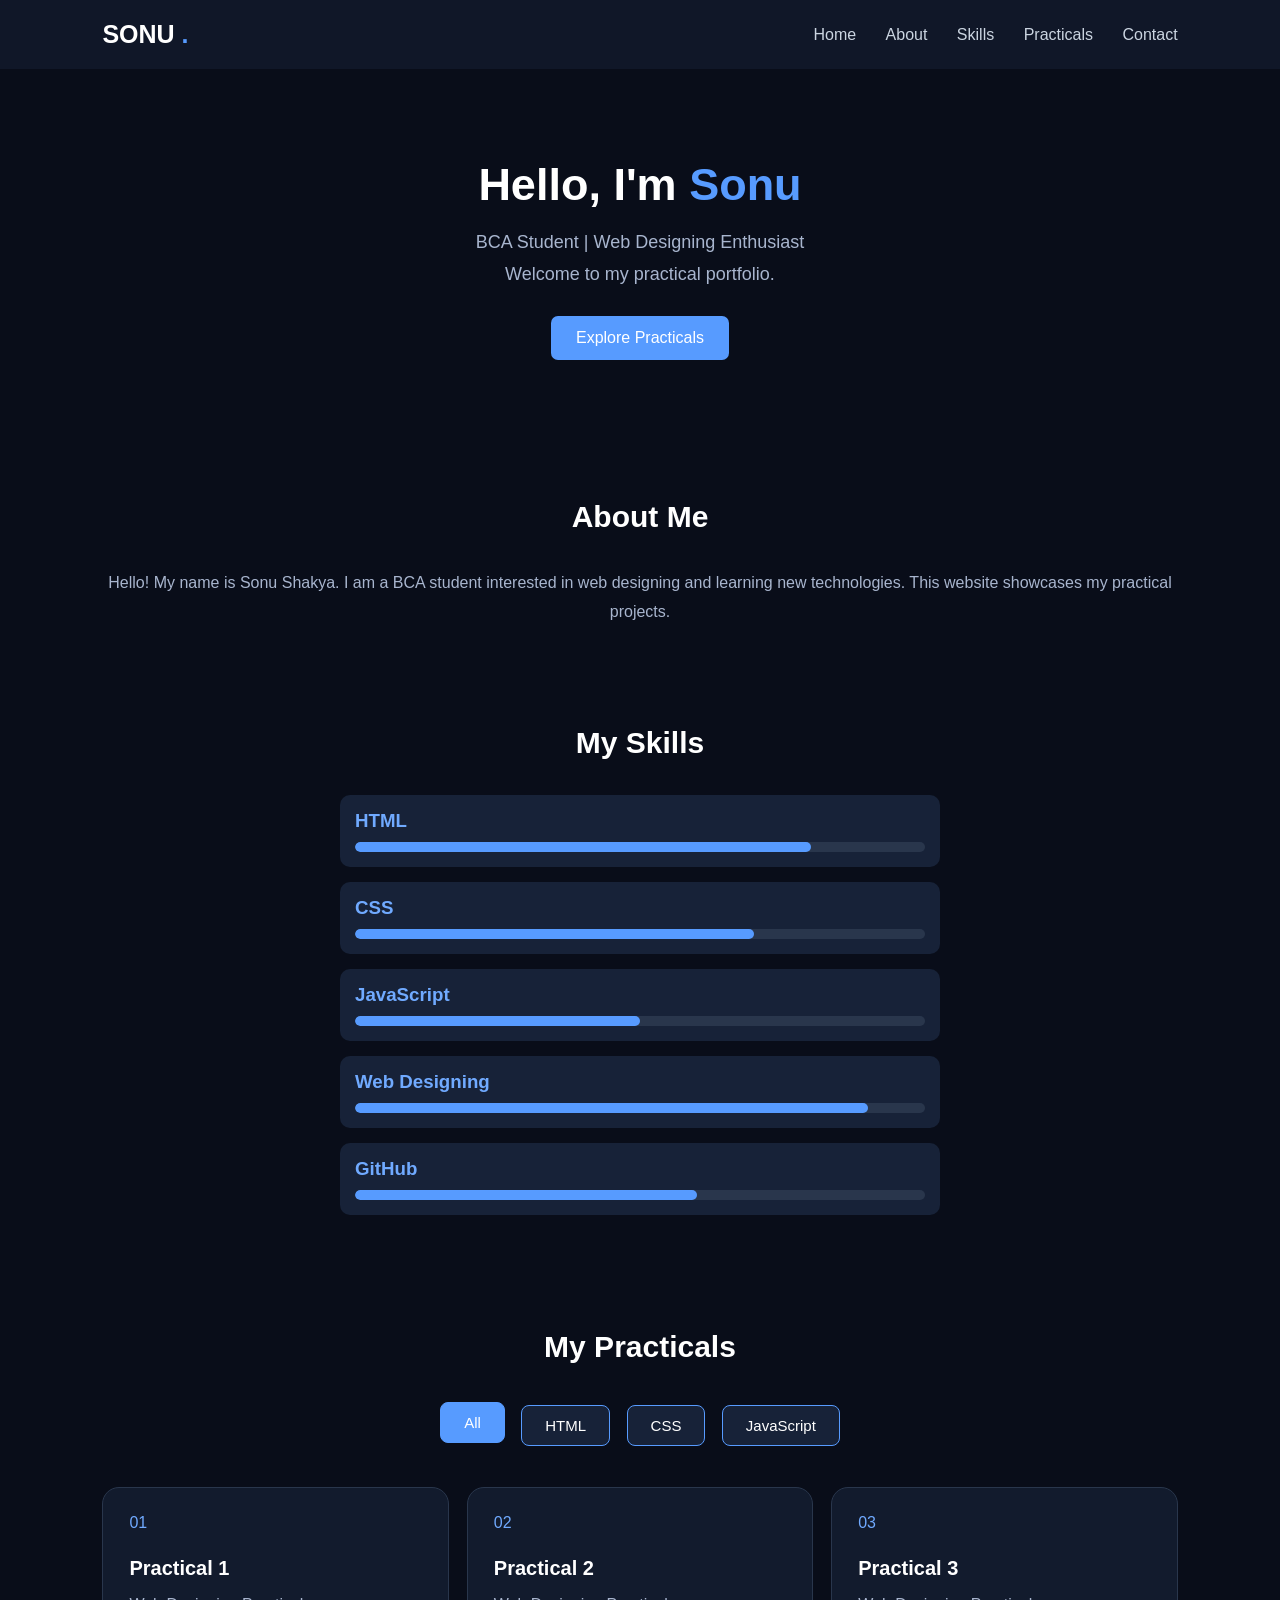
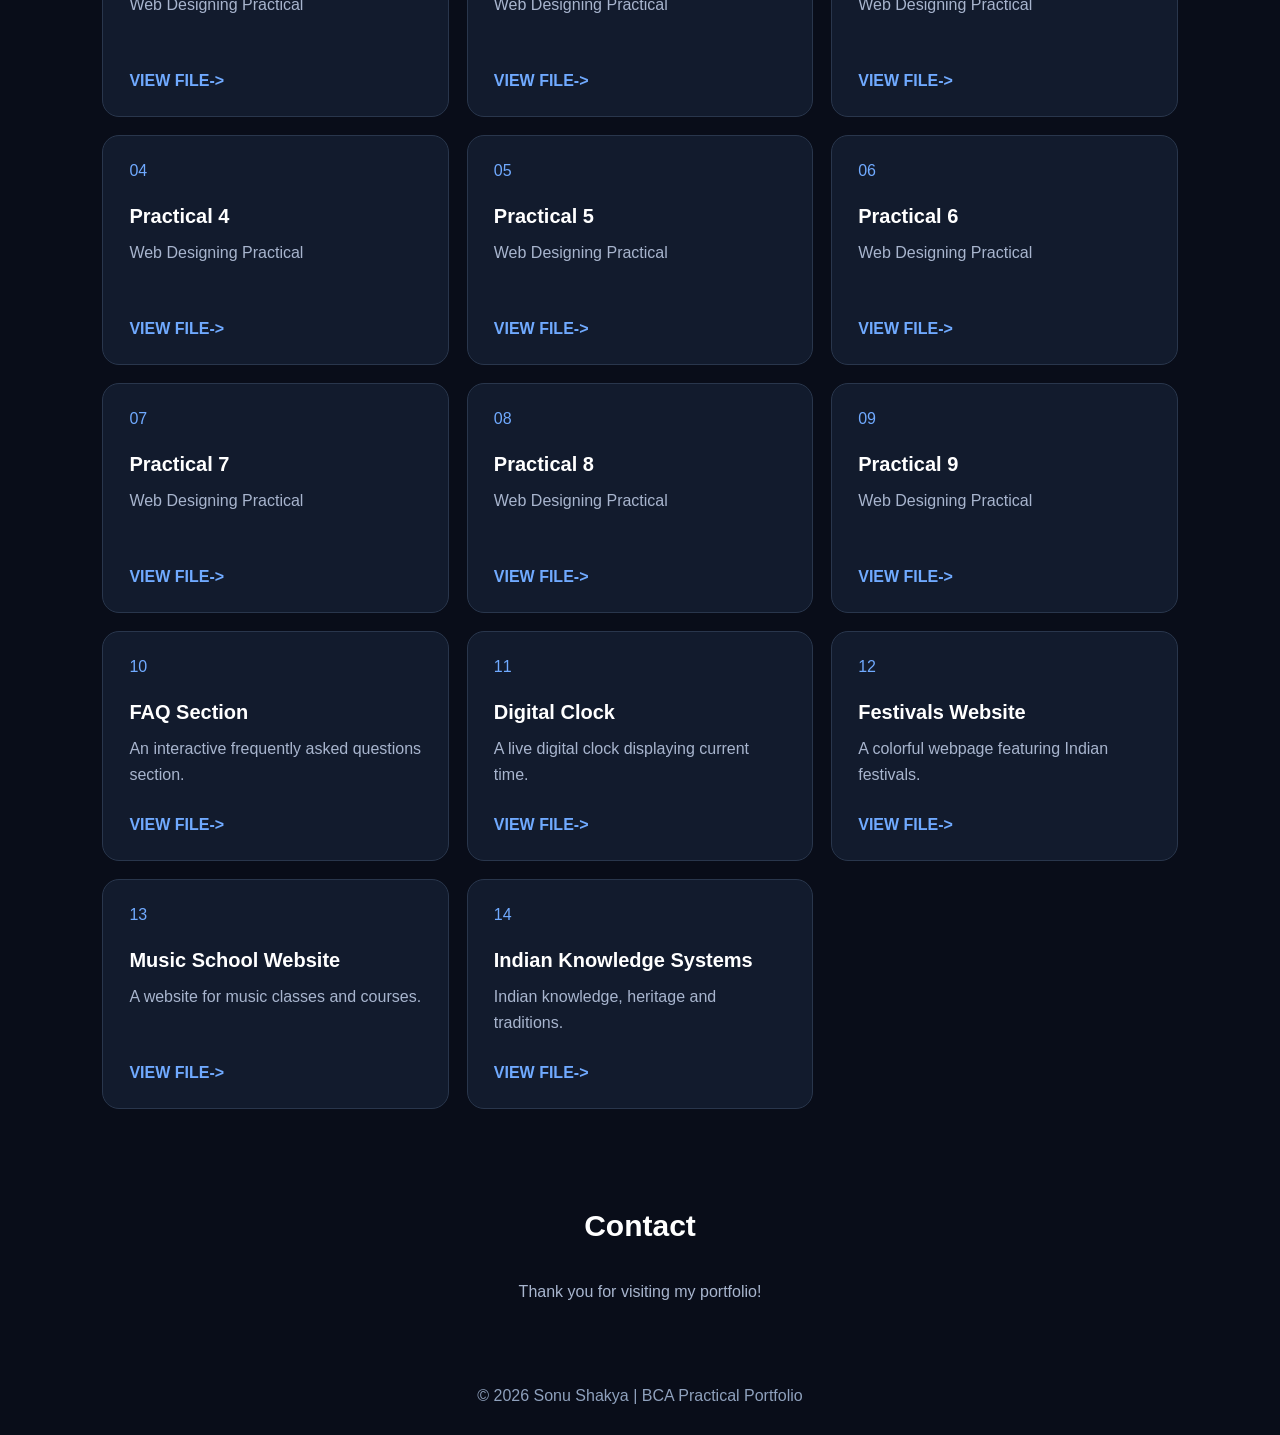
==== commit f08c0a30: "Update index.html" ====
--- a/index.html
+++ b/index.html
@@ -1,12 +1,8 @@
-
-<!DOCTYPE html>
-<html lang="en">
+<!DOCTYPE html><html lang="en">
 <head>
 <meta charset="UTF-8">
 <meta name="viewport" content="width=device-width, initial-scale=1.0">
-<title>Sonu | BCA Portfolio</title>
-
-<style>
+<title>Sonu | BCA Portfolio</title><style>
 * {
     margin: 0;
     padding: 0;
@@ -27,6 +23,7 @@
     background: #101728;
     position: sticky;
     top: 0;
+    z-index: 100;
 }
 
 .logo {
@@ -91,19 +88,61 @@
     line-height: 1.8;
 }
 
-.skills {
-    display: flex;
-    justify-content: center;
-    flex-wrap: wrap;
-    gap: 15px;
-}
-
-.skill {
+/* NEW: SKILLS SECTION FIX */
+
+.skill-box {
     background: #172238;
-    padding: 15px 25px;
+    padding: 15px;
+    border-radius: 10px;
+    margin: 15px auto;
+    max-width: 600px;
+}
+
+.skill-box h3 {
+    margin-bottom: 10px;
+    color: #70aaff;
+}
+
+.progress {
+    height: 10px;
+    background: #29364c;
+    border-radius: 10px;
+    overflow: hidden;
+}
+
+.progress-bar {
+    height: 100%;
+    background: #579bff;
+    border-radius: 10px;
+}
+
+/* NEW: FILTER BUTTON DESIGN */
+
+.filter-buttons {
+    text-align: center;
+    margin-bottom: 35px;
+}
+
+.filter-buttons button {
+    padding: 11px 23px;
+    margin: 6px;
+    border: 1px solid #579bff;
     border-radius: 8px;
-    color: #70aaff;
-}
+    background: #172238;
+    color: white;
+    cursor: pointer;
+    font-size: 15px;
+    transition: 0.3s;
+}
+
+.filter-buttons button:hover,
+.filter-buttons button.active {
+    background: #579bff;
+    color: white;
+    transform: translateY(-3px);
+}
+
+/* PRACTICAL CARDS */
 
 .cards {
     display: grid;
@@ -121,6 +160,12 @@
     flex-direction: column;
 }
 
+/* NEW: HIDE FILTERED PRACTICALS */
+
+.card.hide {
+    display: none;
+}
+
 .number {
     color: #70aaff;
     margin-bottom: 25px;
@@ -154,6 +199,7 @@
     .cards {
         grid-template-columns: repeat(2, 1fr);
     }
+
     header {
         flex-direction: column;
         gap: 15px;
@@ -164,112 +210,180 @@
     .cards {
         grid-template-columns: 1fr;
     }
+
     nav a {
         margin: 8px;
     }
 }
-</style>
-</head>
-
-<body>
-
-<header>
-    <div class="logo">SONU <span>.</span></div>
-    <nav>
-        <a href="#home">Home</a>
-        <a href="#about">About</a>
-        <a href="#skills">Skills</a>
-        <a href="#practicals">Practicals</a>
-        <a href="#contact">Contact</a>
-    </nav>
-</header>
-
-<div class="hero" id="home">
+</style></head><body><header>
+    <div class="logo">SONU <span>.</span></div><nav>
+    <a href="#home">Home</a>
+    <a href="#about">About</a>
+    <a href="#skills">Skills</a>
+    <a href="#practicals">Practicals</a>
+    <a href="#contact">Contact</a>
+</nav>
+
+</header><div class="hero" id="home">
     <h1>Hello, I'm <span>Sonu</span></h1>
     <p>BCA Student | Web Designing Enthusiast</p>
     <p>Welcome to my practical portfolio.</p>
     <a href="#practicals" class="btn">Explore Practicals</a>
-</div>
-
-<section id="about">
-    <h2>About Me</h2>
-    <p class="about">
-        Hello! My name is Sonu Shakya.
-        I am a BCA student interested in web designing
-        and learning new technologies.
-        This website showcases my practical projects.
-    </p>
-</section>
-
-<section id="skills">
-    <h2>My Skills</h2>
-    div class="skill-box">
+</div><section id="about">
+    <h2>About Me</h2><p class="about">
+    Hello! My name is Sonu Shakya.
+    I am a BCA student interested in web designing
+    and learning new technologies.
+    This website showcases my practical projects.
+</p>
+
+</section><section id="skills">
+    <h2>My Skills</h2><div class="skill-box">
     <h3>HTML</h3>
     <div class="progress">
-      <div class="progress-bar" style="width:80%"></div>
-    </div>
-  </div>
-
-  <div class="skill-box">
+        <div class="progress-bar" style="width:80%"></div>
+    </div>
+</div>
+
+<div class="skill-box">
     <h3>CSS</h3>
     <div class="progress">
-      <div class="progress-bar" style="width:70%"></div>
-    </div>
-  </div>
-
-  <div class="skill-box">
+        <div class="progress-bar" style="width:70%"></div>
+    </div>
+</div>
+
+<div class="skill-box">
     <h3>JavaScript</h3>
     <div class="progress">
-      <div class="progress-bar" style="width:50%"></div>
-    </div>
-  </div>
-
-  <div class="skill-box">
+        <div class="progress-bar" style="width:50%"></div>
+    </div>
+</div>
+
+<div class="skill-box">
     <h3>Web Designing</h3>
     <div class="progress">
-      <div class="progress-bar" style="width:90%"></div>
-    </div>
-  </div>
-
-  <div class="skill-box">
+        <div class="progress-bar" style="width:90%"></div>
+    </div>
+</div>
+
+<div class="skill-box">
     <h3>GitHub</h3>
     <div class="progress">
-      <div class="progress-bar" style="width:60%"></div>
-    </div>
-  </div>
-    </div>
-</section>
-
-<section id="practicals">
-<h2>My Practicals</h2>
-<div class="cards">
-
-<div class="card"><div class="number">01</div><h3>Practical 1</h3><p>Web Designing Practical</p><a href="practical-01/HandP.html">VIEW FILE-></a></div>
-<div class="card"><div class="number">02</div><h3>Practical 2</h3><p>Web Designing Practical</p><a href="practical-02/img.html">VIEW FILE-></a></div>
-<div class="card"><div class="number">03</div><h3>Practical 3</h3><p>Web Designing Practical</p><a href="practical-03/nav.html">VIEW FILE-></a></div>
-<div class="card"><div class="number">04</div><h3>Practical 4</h3><p>Web Designing Practical</p><a href="practical-04/form.html">VIEW FILE-></a></div>
-<div class="card"><div class="number">05</div><h3>Practical 5</h3><p>Web Designing Practical</p><a href="practical-05/wbpg.html">VIEW FILE-></a></div>
-<div class="card"><div class="number">06</div><h3>Practical 6</h3><p>Web Designing Practical</p><a href="practical-06/flexbox.html">VIEW FILE-></a></div>
-<div class="card"><div class="number">07</div><h3>Practical 7</h3><p>Web Designing Practical</p><a href="practical-07/gallery.html">VIEW FILE-></a></div>
-<div class="card"><div class="number">08</div><h3>Practical 8</h3><p>Web Designing Practical</p><a href="practical-08/handicrafts.html">VIEW FILE-></a></div>
-<div class="card"><div class="number">09</div><h3>Practical 9</h3><p>Web Designing Practical</p><a href="practical-09/jv-form.html">VIEW FILE-></a></div>
-<div class="card"><div class="number">10</div><h3>FAQ Section</h3><p>An interactive frequently asked questions section.</p><a href="practical-10/faq.html">VIEW FILE-></a></div>
-<div class="card"><div class="number">11</div><h3>Digital Clock</h3><p>A live digital clock displaying current time.</p><a href="practical-11/clock.html">VIEW FILE-></a></div>
-<div class="card"><div class="number">12</div><h3>Festivals Website</h3><p>A colorful webpage featuring Indian festivals.</p><a href="practical-12/ind-fest.html">VIEW FILE-></a></div>
-<div class="card"><div class="number">13</div><h3>Music School Website</h3><p>A website for music classes and courses.</p><a href="practical-13/music.html">VIEW FILE-></a></div>
-<div class="card"><div class="number">14</div><h3>Indian Knowledge Systems</h3><p>Indian knowledge, heritage and traditions.</p><a href="practical-14/iks.html">VIEW FILE-></a></div>
-
-</div>
-</section>
-
-<section id="contact">
+        <div class="progress-bar" style="width:60%"></div>
+    </div>
+</div>
+
+</section><section id="practicals"><h2>My Practicals</h2><!-- NEW: FILTER BUTTONS --><div class="filter-buttons"><button class="active" onclick="filterPractical('all', this)">All</button>
+
+<button onclick="filterPractical('html', this)">HTML</button>
+
+<button onclick="filterPractical('css', this)">CSS</button>
+
+<button onclick="filterPractical('js', this)">JavaScript</button>
+
+</div><div class="cards"><div class="card practical html css">
+<div class="number">01</div>
+<h3>Practical 1</h3>
+<p>Web Designing Practical</p>
+<a href="practical-01/HandP.html">VIEW FILE-></a>
+</div><div class="card practical html">
+<div class="number">02</div>
+<h3>Practical 2</h3>
+<p>Web Designing Practical</p>
+<a href="practical-02/img.html">VIEW FILE-></a>
+</div><div class="card practical html css">
+<div class="number">03</div>
+<h3>Practical 3</h3>
+<p>Web Designing Practical</p>
+<a href="practical-03/nav.html">VIEW FILE-></a>
+</div><div class="card practical html">
+<div class="number">04</div>
+<h3>Practical 4</h3>
+<p>Web Designing Practical</p>
+<a href="practical-04/form.html">VIEW FILE-></a>
+</div><div class="card practical html css">
+<div class="number">05</div>
+<h3>Practical 5</h3>
+<p>Web Designing Practical</p>
+<a href="practical-05/wbpg.html">VIEW FILE-></a>
+</div><div class="card practical css">
+<div class="number">06</div>
+<h3>Practical 6</h3>
+<p>Web Designing Practical</p>
+<a href="practical-06/flexbox.html">VIEW FILE-></a>
+</div><div class="card practical html css">
+<div class="number">07</div>
+<h3>Practical 7</h3>
+<p>Web Designing Practical</p>
+<a href="practical-07/gallery.html">VIEW FILE-></a>
+</div><div class="card practical html css">
+<div class="number">08</div>
+<h3>Practical 8</h3>
+<p>Web Designing Practical</p>
+<a href="practical-08/handicrafts.html">VIEW FILE-></a>
+</div><div class="card practical html css js">
+<div class="number">09</div>
+<h3>Practical 9</h3>
+<p>Web Designing Practical</p>
+<a href="practical-09/jv-form.html">VIEW FILE-></a>
+</div><div class="card practical html css js">
+<div class="number">10</div>
+<h3>FAQ Section</h3>
+<p>An interactive frequently asked questions section.</p>
+<a href="practical-10/faq.html">VIEW FILE-></a>
+</div><div class="card practical html css js">
+<div class="number">11</div>
+<h3>Digital Clock</h3>
+<p>A live digital clock displaying current time.</p>
+<a href="practical-11/clock.html">VIEW FILE-></a>
+</div><div class="card practical html css">
+<div class="number">12</div>
+<h3>Festivals Website</h3>
+<p>A colorful webpage featuring Indian festivals.</p>
+<a href="practical-12/ind-fest.html">VIEW FILE-></a>
+</div><div class="card practical html css">
+<div class="number">13</div>
+<h3>Music School Website</h3>
+<p>A website for music classes and courses.</p>
+<a href="practical-13/music.html">VIEW FILE-></a>
+</div><div class="card practical html css">
+<div class="number">14</div>
+<h3>Indian Knowledge Systems</h3>
+<p>Indian knowledge, heritage and traditions.</p>
+<a href="practical-14/iks.html">VIEW FILE-></a>
+</div></div>
+</section><section id="contact">
 <h2>Contact</h2>
 <p class="about">Thank you for visiting my portfolio!</p>
-</section>
-
-<footer>
+</section><footer>
 © 2026 Sonu Shakya | BCA Practical Portfolio
-</footer>
-
-</body>
+</footer><!-- NEW: JAVASCRIPT FILTER SYSTEM --><script>
+
+function filterPractical(category, button) {
+
+    let practicals = document.querySelectorAll('.practical');
+
+    practicals.forEach(function(item) {
+
+        if (category === 'all' || item.classList.contains(category)) {
+
+            item.classList.remove('hide');
+
+        } else {
+
+            item.classList.add('hide');
+
+        }
+
+    });
+
+    document.querySelectorAll('.filter-buttons button').forEach(function(btn) {
+        btn.classList.remove('active');
+    });
+
+    button.classList.add('active');
+
+}
+
+</script></body>
 </html>
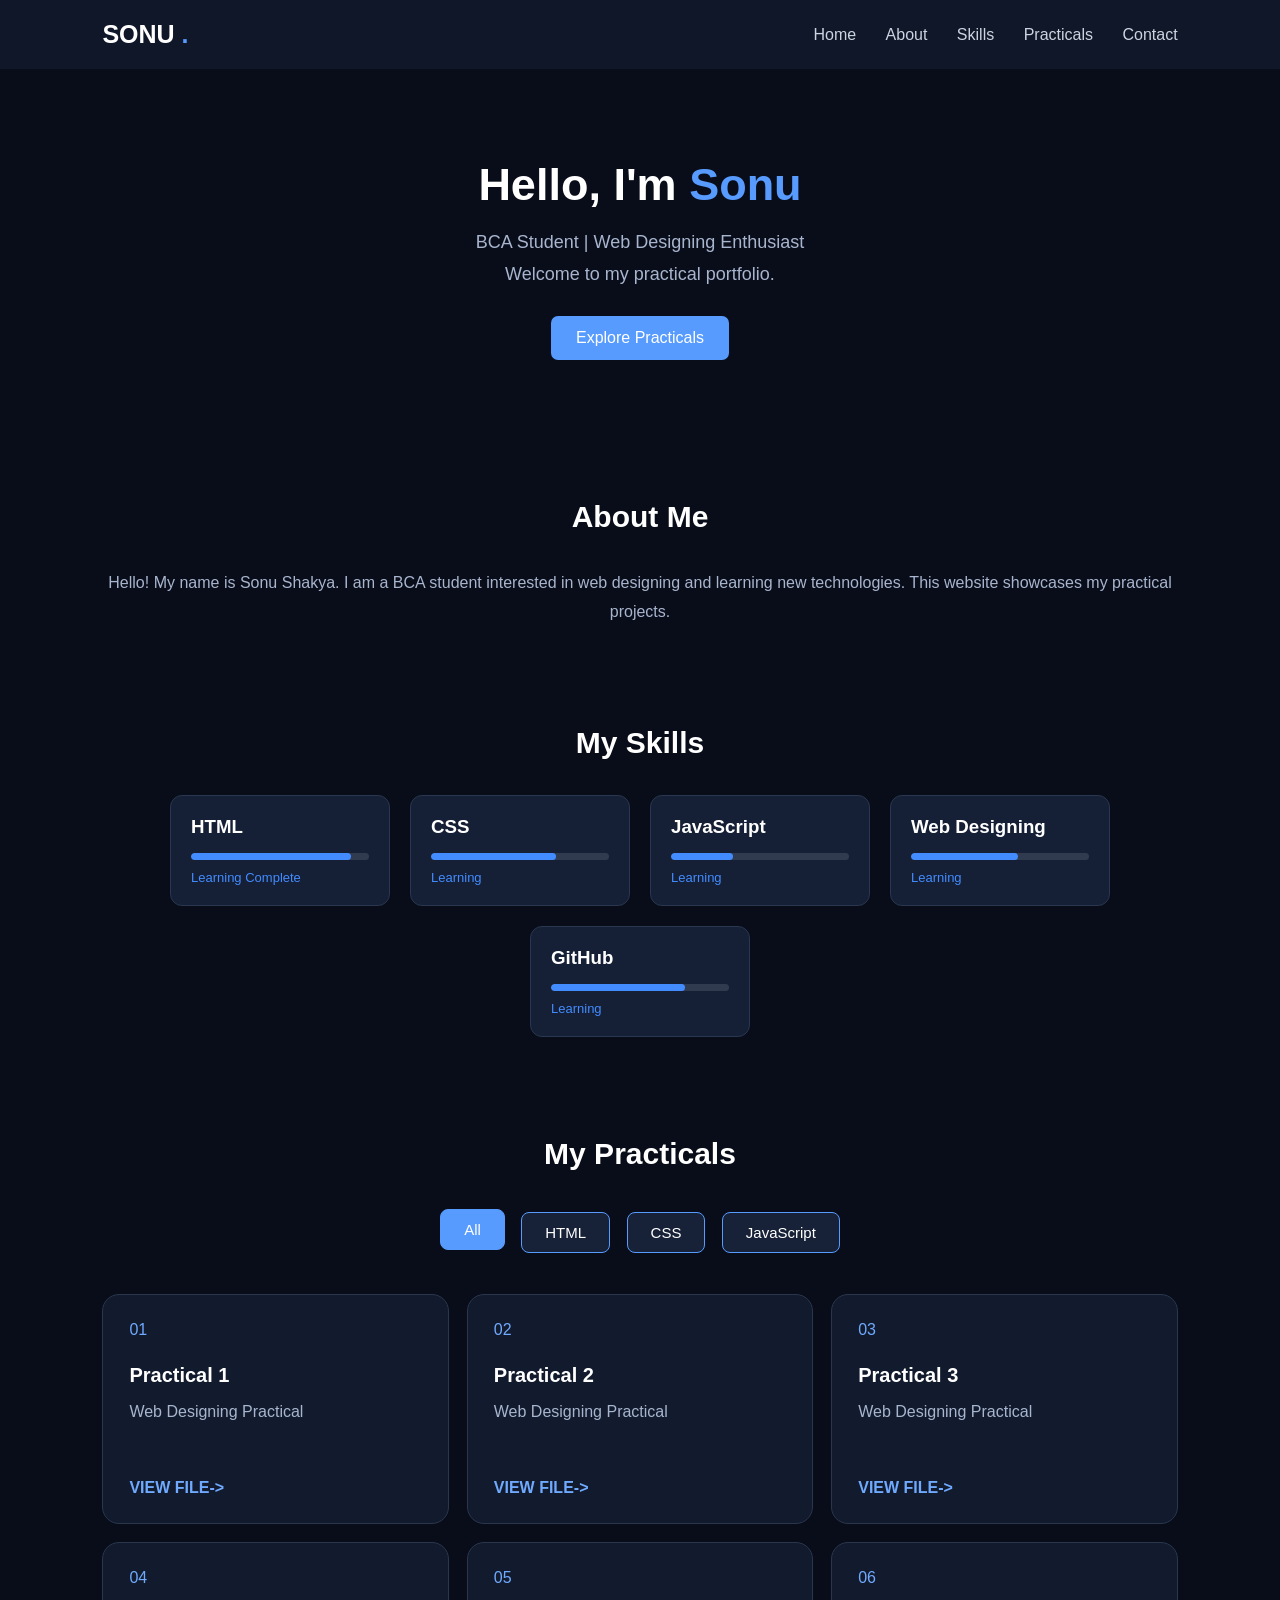
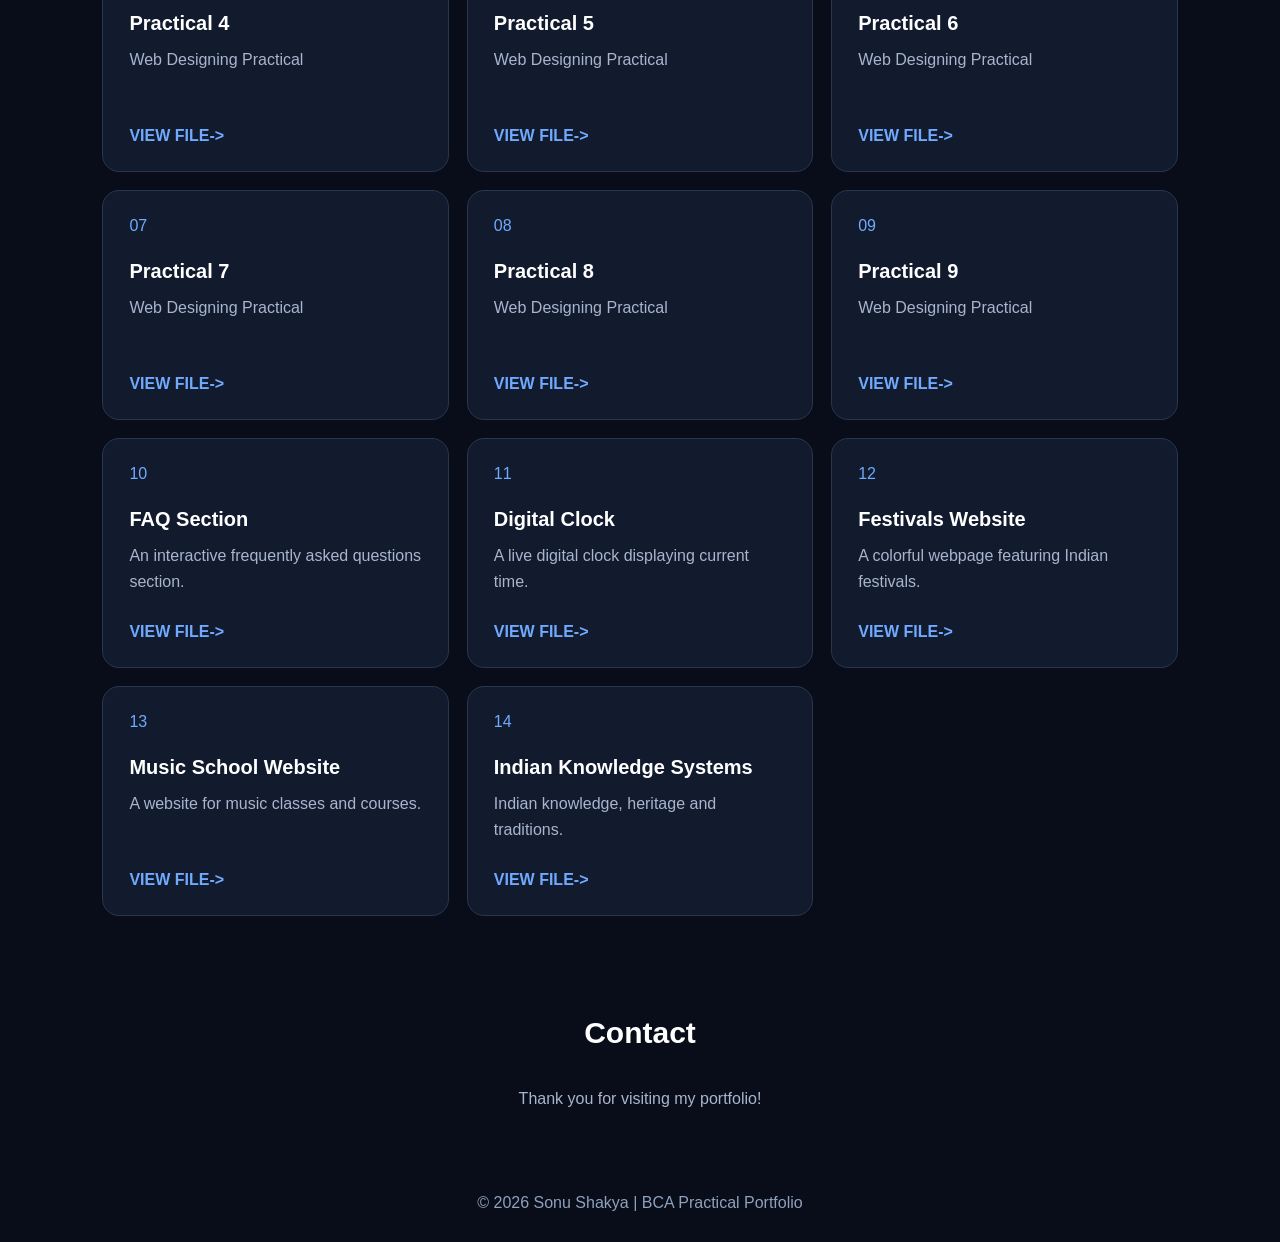
==== commit 321c80aa: "Update index.html" ====
--- a/index.html
+++ b/index.html
@@ -88,35 +88,56 @@
     line-height: 1.8;
 }
 
-/* NEW: SKILLS SECTION FIX */
+
+.skills-container {
+    display: flex;
+    justify-content: center;
+    flex-wrap: wrap;
+    gap: 20px;
+    margin-top: 35px;
+}
 
 .skill-box {
-    background: #172238;
-    padding: 15px;
-    border-radius: 10px;
-    margin: 15px auto;
-    max-width: 600px;
+    background: #151f35;
+    padding: 20px;
+    width: 220px;
+    border-radius: 12px;
+    text-align: left;
+    border: 1px solid #293750;
 }
 
 .skill-box h3 {
-    margin-bottom: 10px;
-    color: #70aaff;
-}
-
-.progress {
-    height: 10px;
-    background: #29364c;
+    color: white;
+    margin-bottom: 15px;
+}
+
+.progress-bar {
+    width: 100%;
+    height: 7px;
+    background: #303b50;
     border-radius: 10px;
     overflow: hidden;
 }
 
-.progress-bar {
+.progress {
     height: 100%;
-    background: #579bff;
+    background: #438cff;
     border-radius: 10px;
 }
 
-/* NEW: FILTER BUTTON DESIGN */
+.skill-status {
+    color: #438cff;
+    font-size: 13px;
+    margin-top: 10px;
+}
+
+@media (max-width: 600px) {
+    .skill-box {
+        width: 85%;
+    }
+}
+
+
 
 .filter-buttons {
     text-align: center;
@@ -142,7 +163,7 @@
     transform: translateY(-3px);
 }
 
-/* PRACTICAL CARDS */
+
 
 .cards {
     display: grid;
@@ -160,7 +181,6 @@
     flex-direction: column;
 }
 
-/* NEW: HIDE FILTERED PRACTICALS */
 
 .card.hide {
     display: none;
@@ -238,42 +258,54 @@
 </p>
 
 </section><section id="skills">
-    <h2>My Skills</h2><div class="skill-box">
-    <h3>HTML</h3>
-    <div class="progress">
-        <div class="progress-bar" style="width:80%"></div>
+    <h2>My Skills</h2>
+
+    <div class="skills-container">
+
+        <div class="skill-box">
+            <h3>HTML</h3>
+            <div class="progress-bar">
+                <div class="progress" style="width: 90%"></div>
+            </div>
+            <p class="skill-status">Learning Complete</p>
+        </div>
+
+        <div class="skill-box">
+            <h3>CSS</h3>
+            <div class="progress-bar">
+                <div class="progress" style="width: 70%"></div>
+            </div>
+            <p class="skill-status">Learning</p>
+        </div>
+
+        <div class="skill-box">
+            <h3>JavaScript</h3>
+            <div class="progress-bar">
+                <div class="progress" style="width: 35%"></div>
+            </div>
+            <p class="skill-status">Learning</p>
+        </div>
+
+        <div class="skill-box">
+            <h3>Web Designing</h3>
+            <div class="progress-bar">
+                <div class="progress" style="width: 60%"></div>
+            </div>
+            <p class="skill-status">Learning</p>
+        </div>
+
+        <div class="skill-box">
+            <h3>GitHub</h3>
+            <div class="progress-bar">
+                <div class="progress" style="width: 75%"></div>
+            </div>
+            <p class="skill-status">Learning</p>
+        </div>
+
     </div>
-</div>
-
-<div class="skill-box">
-    <h3>CSS</h3>
-    <div class="progress">
-        <div class="progress-bar" style="width:70%"></div>
-    </div>
-</div>
-
-<div class="skill-box">
-    <h3>JavaScript</h3>
-    <div class="progress">
-        <div class="progress-bar" style="width:50%"></div>
-    </div>
-</div>
-
-<div class="skill-box">
-    <h3>Web Designing</h3>
-    <div class="progress">
-        <div class="progress-bar" style="width:90%"></div>
-    </div>
-</div>
-
-<div class="skill-box">
-    <h3>GitHub</h3>
-    <div class="progress">
-        <div class="progress-bar" style="width:60%"></div>
-    </div>
-</div>
-
-</section><section id="practicals"><h2>My Practicals</h2><!-- NEW: FILTER BUTTONS --><div class="filter-buttons"><button class="active" onclick="filterPractical('all', this)">All</button>
+</section>
+    
+    <section id="practicals"><h2>My Practicals</h2><!-- NEW: FILTER BUTTONS --><div class="filter-buttons"><button class="active" onclick="filterPractical('all', this)">All</button>
 
 <button onclick="filterPractical('html', this)">HTML</button>
 
